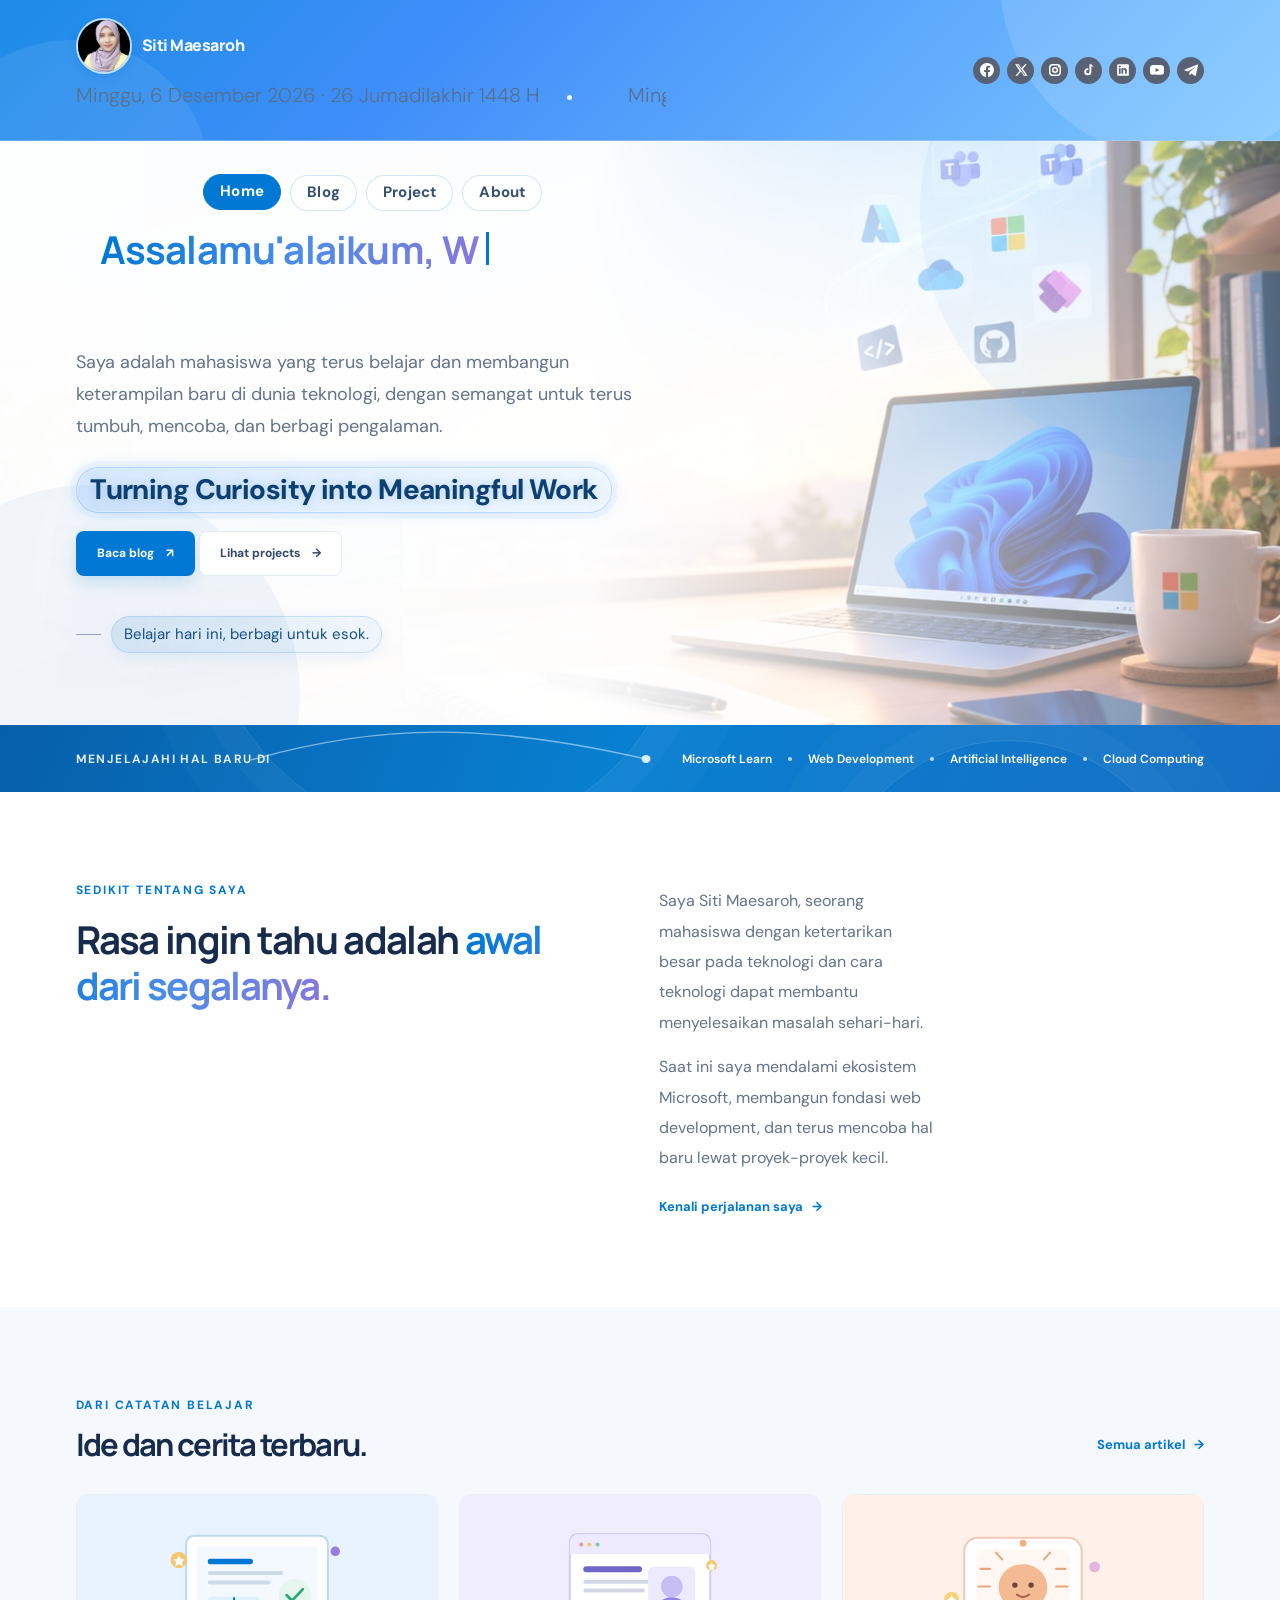
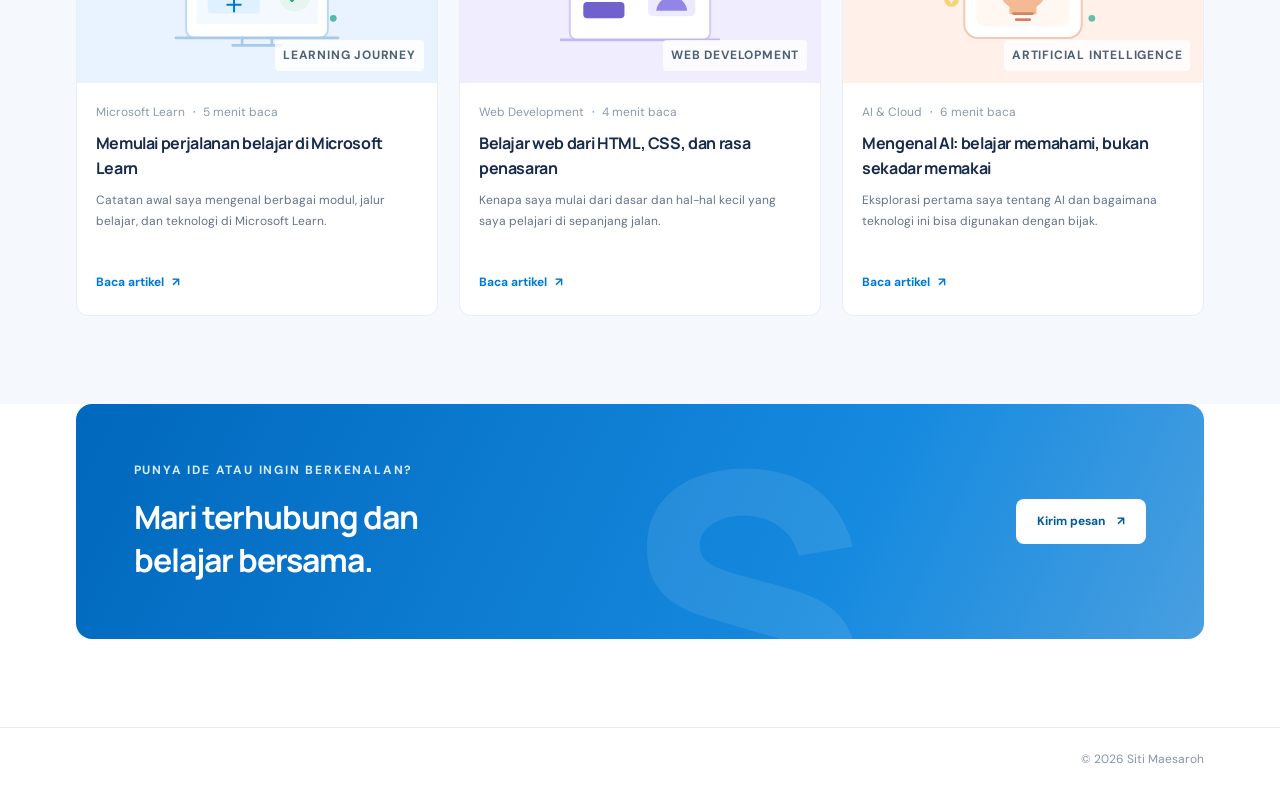
==== index.html @ 99708124 "Initial commit personal website" ====
<!DOCTYPE html>
<html lang="id">
<head>
  <meta charset="UTF-8">
  <meta name="viewport" content="width=device-width, initial-scale=1.0">
  <meta name="description" content="Portofolio dan blog teknologi Siti Maesaroh, mahasiswa yang belajar web development, AI, dan cloud computing.">
  <title>Siti Maesaroh — Mahasiswa & Tech Enthusiast</title>
  <link rel="preconnect" href="https://fonts.googleapis.com">
  <link rel="preconnect" href="https://fonts.gstatic.com" crossorigin>
  <link href="https://fonts.googleapis.com/css2?family=DM+Sans:wght@400;500;600;700&family=Manrope:wght@400;500;600;700;800&display=swap" rel="stylesheet">
  <link rel="stylesheet" href="assets/css/styles.css">
  <script src="assets/js/main.js" defer></script>
</head>
<body>
  <a class="skip-link" href="#main-content">Lewati ke konten utama</a>
  <header class="site-header">
    <div class="container nav-wrap profile-strip">
      <div class="profile-block">
        <div class="profile-meta">
          <a class="brand" href="index.html" aria-label="Siti Maesaroh — halaman beranda"><span class="brand-photo"><img src="assets/images/profil.black.png" alt=""></span>Siti Maesaroh</a>
        </div>
        <div class="date-ticker header-ticker" aria-label="Hari dan tanggal lokal">
          <div class="date-ticker-track">
            <span data-local-date></span>
            <span data-local-date-copy aria-hidden="true"></span>
          </div>
        </div>
      </div>

      <div class="header-tools">
        <div class="header-share" aria-label="Media sosial">
          <a class="share-link" href="#" data-platform="facebook" target="_blank" rel="noopener noreferrer" aria-label="Bagikan ke Facebook"><svg viewBox="0 0 24 24" aria-hidden="true" focusable="false"><path d="M24 12.073C24 5.405 18.627 0 12 0S0 5.405 0 12.073C0 18.1 4.388 23.176 10.125 24v-8.438H7.078v-3.49h3.047V9.41c0-3.025 1.792-4.696 4.533-4.696 1.312 0 2.686.236 2.686.236v2.97h-1.513c-1.49 0-1.956.93-1.956 1.884v2.267h3.328l-.532 3.49h-2.796V24C19.612 23.176 24 18.1 24 12.073z"/></svg></a>
          <a class="share-link" href="#" data-platform="x" target="_blank" rel="noopener noreferrer" aria-label="Bagikan ke X"><svg viewBox="0 0 24 24" aria-hidden="true" focusable="false"><path d="M18.9 2H22l-6.8 7.8L23.2 22h-6.3l-4.9-7.4L5.5 22H2.4l7.3-8.4L1.9 2h6.5l4.4 6.8L18.9 2zm-1.1 18h1.7L7.4 3.9H5.6L17.8 20z"/></svg></a>
          <a class="share-link" href="#" data-platform="instagram" target="_blank" rel="noopener noreferrer" aria-label="Buka Instagram"><svg viewBox="0 0 24 24" aria-hidden="true" focusable="false"><rect x="3" y="3" width="18" height="18" rx="5" fill="none" stroke="currentColor" stroke-width="2.5"/><circle cx="12" cy="12" r="4" fill="none" stroke="currentColor" stroke-width="2.5"/><circle cx="18" cy="6.5" r="1.4"/></svg></a>
          <a class="share-link" href="#" data-platform="tiktok" target="_blank" rel="noopener noreferrer" aria-label="Buka TikTok"><svg viewBox="0 0 24 24" aria-hidden="true" focusable="false"><path d="M19.6 6.4a5.8 5.8 0 0 1-3.5-1.2V15a6.1 6.1 0 1 1-5.3-6v3.3a2.8 2.8 0 1 0 2 2.7V2h3.3a5.8 5.8 0 0 0 3.5 3.3v1.1z"/></svg></a>
          <a class="share-link" href="#" data-platform="linkedin" target="_blank" rel="noopener noreferrer" aria-label="Bagikan ke LinkedIn"><svg viewBox="0 0 24 24" aria-hidden="true" focusable="false"><path d="M20.45 2H3.55C2.69 2 2 2.68 2 3.52v16.96c0 .84.69 1.52 1.55 1.52h16.9c.86 0 1.55-.68 1.55-1.52V3.52c0-.84-.69-1.52-1.55-1.52zM7.93 18.56H4.96V9h2.97v9.56zM6.45 7.7a1.72 1.72 0 1 1 0-3.44 1.72 1.72 0 0 1 0 3.44zm12.1 10.86h-2.96v-4.65c0-1.11-.02-2.53-1.54-2.53-1.54 0-1.78 1.2-1.78 2.45v4.73H9.3V9h2.85v1.31h.04a3.12 3.12 0 0 1 2.8-1.54c2.99 0 3.56 1.97 3.56 4.53v5.26z"/></svg></a>
          <a class="share-link" href="#" data-platform="youtube" target="_blank" rel="noopener noreferrer" aria-label="Buka YouTube"><svg viewBox="0 0 24 24" aria-hidden="true" focusable="false"><path d="M23.5 6.2a3 3 0 0 0-2.1-2.1C19.5 3.6 12 3.6 12 3.6s-7.5 0-9.4.5A3 3 0 0 0 .5 6.2 31 31 0 0 0 0 12a31 31 0 0 0 .5 5.8 3 3 0 0 0 2.1 2.1c1.9.5 9.4.5 9.4.5s7.5 0 9.4-.5a3 3 0 0 0 2.1-2.1A31 31 0 0 0 24 12a31 31 0 0 0-.5-5.8zM9.6 15.6V8.4l6.3 3.6-6.3 3.6z"/></svg></a>
          <a class="share-link" href="#" data-platform="telegram" target="_blank" rel="noopener noreferrer" aria-label="Bagikan ke Telegram"><svg viewBox="0 0 24 24" aria-hidden="true" focusable="false"><path d="M23.9 4.6 20.3 21c-.3 1.2-1 1.5-2 .9l-5.5-4-2.7 2.6c-.3.3-.5.5-1 .5l.4-5.6L19.7 7c.4-.4-.1-.6-.6-.2L6.9 14.5l-5.4-1.7c-1.2-.4-1.2-1.2.3-1.8L22.9 2.6c1-.4 1.8.2 1 2z"/></svg></a>
        </div>
      </div>
    </div>
  </header>

  <main id="main-content">
    <section class="hero-section">
      <div class="container hero-grid">
        <div class="hero-copy">
          <nav class="hero-nav-links" aria-label="Navigasi utama">
            <a href="index.html" aria-current="page">Home</a>
            <a href="blog.html">Blog</a>
            <a href="projects.html">Project</a>
            <a href="about.html">About</a>
          </nav>
          <h1 class="hero-typewriter hero-title-shift" aria-label="Assalamu'alaikum, Welcome to my personal blog."><span class="typewriter-text text-gradient" data-typewriter="Assalamu'alaikum, Welcome to my personal blog." aria-hidden="true"><span class="hero-line">Assalamu'alaikum semuanya, selamat datang</span><span class="hero-line">di blog pribadi saya.</span></span></h1>
          <p class="hero-extra">Saya adalah mahasiswa yang terus belajar dan membangun keterampilan baru di dunia teknologi, dengan semangat untuk terus tumbuh, mencoba, dan berbagi pengalaman.</p>
          <p class="hero-description"><span class="hero-impact">Turning Curiosity into Meaningful Work</span></p>
          <div class="hero-actions">
            <a class="button button-primary" href="blog.html">Baca blog <span aria-hidden="true">↗</span></a>
            <a class="button button-secondary" href="projects.html">Lihat projects <span aria-hidden="true">→</span></a>
          </div>
          <div class="hero-note"><span class="note-line"></span><span>Belajar hari ini, berbagi untuk esok.</span></div>
        </div>
    </section>

    <section class="intro-strip">
      <div class="container intro-strip-inner">
        <p>MENJELAJAHI HAL BARU DI</p>
        <svg class="intro-connector" viewBox="0 0 1000 80" preserveAspectRatio="none" aria-hidden="true" focusable="false"><path d="M 155 41 C 270 4, 365 4, 505 40"></path><circle cx="505" cy="40" r="4"></circle></svg>
        <div class="interest-list"><span>Microsoft Learn</span><i></i><span>Web Development</span><i></i><span>Artificial Intelligence</span><i></i><span>Cloud Computing</span></div>
      </div>
    </section>

    <section class="section section-home-about">
      <div class="container split-section">
        <div>
          <p class="eyebrow">SEDIKIT TENTANG SAYA</p>
          <h2>Rasa ingin tahu adalah <span class="text-gradient">awal dari segalanya.</span></h2>
        </div>
        <div class="about-summary">
          <div class="about-summary-copy">
            <p>Saya Siti Maesaroh, seorang mahasiswa dengan ketertarikan besar pada teknologi dan cara teknologi dapat membantu menyelesaikan masalah sehari-hari.</p>
            <p>Saat ini saya mendalami ekosistem Microsoft, membangun fondasi web development, dan terus mencoba hal baru lewat proyek-proyek kecil.</p>
            <a class="text-link" href="about.html">Kenali perjalanan saya <span aria-hidden="true">→</span></a>
          </div>
          <div class="about-summary-photo"><img src="assets/images/profil.black.png" alt="Foto Siti Maesaroh"></div>
        </div>
      </div>
    </section>

    <section class="section section-tint">
      <div class="container">
        <div class="section-heading">
          <div><p class="eyebrow">DARI CATATAN BELAJAR</p><h2>Ide dan cerita terbaru.</h2></div>
          <a class="text-link" href="blog.html">Semua artikel <span aria-hidden="true">→</span></a>
        </div>
        <div class="article-grid">
          <article class="article-card">
            <a class="article-visual visual-blue" href="blog.html"><img src="assets/images/project-learning.svg" alt="" aria-hidden="true"><span class="visual-label">LEARNING JOURNEY</span></a>
            <div class="article-content"><p class="article-meta">Microsoft Learn <span>·</span> 5 menit baca</p><h3><a href="blog.html">Memulai perjalanan belajar di Microsoft Learn</a></h3><p>Catatan awal saya mengenal berbagai modul, jalur belajar, dan teknologi di Microsoft Learn.</p><a class="card-link" href="blog.html">Baca artikel <span aria-hidden="true">↗</span></a></div>
          </article>
          <article class="article-card">
            <a class="article-visual visual-lilac" href="blog.html"><img src="assets/images/project-web.svg" alt="" aria-hidden="true"><span class="visual-label">WEB DEVELOPMENT</span></a>
            <div class="article-content"><p class="article-meta">Web Development <span>·</span> 4 menit baca</p><h3><a href="blog.html">Belajar web dari HTML, CSS, dan rasa penasaran</a></h3><p>Kenapa saya mulai dari dasar dan hal-hal kecil yang saya pelajari di sepanjang jalan.</p><a class="card-link" href="blog.html">Baca artikel <span aria-hidden="true">↗</span></a></div>
          </article>
          <article class="article-card">
            <a class="article-visual visual-peach" href="blog.html"><img src="assets/images/project-ai.svg" alt="" aria-hidden="true"><span class="visual-label">ARTIFICIAL INTELLIGENCE</span></a>
            <div class="article-content"><p class="article-meta">AI &amp; Cloud <span>·</span> 6 menit baca</p><h3><a href="blog.html">Mengenal AI: belajar memahami, bukan sekadar memakai</a></h3><p>Eksplorasi pertama saya tentang AI dan bagaimana teknologi ini bisa digunakan dengan bijak.</p><a class="card-link" href="blog.html">Baca artikel <span aria-hidden="true">↗</span></a></div>
          </article>
        </div>
      </div>
    </section>

    <section class="section home-cta">
      <div class="container cta-panel"><div><p class="eyebrow">PUNYA IDE ATAU INGIN BERKENALAN?</p><h2>Mari terhubung dan<br>belajar bersama.</h2></div><a class="button button-light" href="contact.html">Kirim pesan <span aria-hidden="true">↗</span></a><div class="cta-decoration" aria-hidden="true">S.</div></div>
    </section>
  </main>

  <footer class="site-footer"><div class="container footer-inner"><span class="copyright">© <span data-current-year>2026</span> Siti Maesaroh</span></div></footer>
</body>
</html>
---- assets/css/styles.css ----
/* Gaya bersama untuk semua halaman portofolio. */
:root {
  --blue: #0078d4;
  --blue-dark: #005a9e;
  --ink: #172b4d;
  --muted: #63738b;
  --soft: #f5f8fc;
  --line: #e6ecf3;
  --white: #ffffff;
  --heading: "Manrope", "Segoe UI", sans-serif;
  --body: "DM Sans", "Segoe UI", sans-serif;
}

/* Border paling atas halaman */
* { box-sizing: border-box; }
html { scroll-behavior: smooth; }
body { margin: 0; color: var(--ink); background: var(--white); font-family: var(--body); font-size: 16px; line-height: 1.7; -webkit-font-smoothing: antialiased; }
img { display: block; max-width: 100%; }
a { color: inherit; text-decoration: none; }
button, input, textarea { font: inherit; }
.container { width: calc(100% - 4cm); margin: 0 auto; }
.visually-hidden { position: absolute; width: 1px; height: 1px; padding: 0; margin: -1px; overflow: hidden; clip: rect(0, 0, 0, 0); white-space: nowrap; border: 0; }
.skip-link { position: absolute; z-index: 20; top: -60px; left: 20px; padding: 10px 16px; color: var(--white); background: var(--blue); border-radius: 8px; }
.skip-link:focus { top: 12px; }

/* Header dan navigasi utama */
.site-header { position: sticky; z-index: 10; top: 0; background: linear-gradient(135deg, #1d8ce6 0%, #3f8ef9 34%, #7ec6ff 100%); border-bottom: 1px solid rgba(255, 255, 255, .3); backdrop-filter: blur(14px); overflow: hidden; }
.site-header::before, .site-header::after { position: absolute; inset: auto; content: ""; border-radius: 50%; pointer-events: none; }
.site-header::before { width: 360px; height: 360px; right: -80px; top: -200px; background: rgba(255,255,255,.13); }
.site-header::after { width: 280px; height: 280px; left: -70px; bottom: -180px; background: rgba(255,255,255,.08); }
.nav-wrap { min-height: 78px; display: flex; align-items: center; justify-content: space-between; }

/* foto profil dan nama */
.profile-strip { display: flex; align-items: center; justify-content: space-between; gap: 24px; padding: 18px 0; position: relative; z-index: 1; }
.profile-block { display: flex; flex-direction: column; align-items: flex-start; min-width: 0; }
.profile-meta { display: flex; align-items: center; gap: 14px; min-width: 0; }
.brand { display: inline-flex; align-items: center; gap: 10px; color: #f5fbff; font-family: var(--heading); font-size: 16px; font-weight: 800; letter-spacing: -.5px; }
.brand-photo { position: relative; display: block; width: 56px; height: 56px; flex: 0 0 auto; overflow: hidden; border: 2px solid rgba(255,255,255,.7); border-radius: 50%; box-shadow: 0 2px 9px rgba(0, 120, 212, .3); animation: profile-flip 9s ease-in-out infinite; backface-visibility: visible; }
.brand-photo img { position: absolute; top: -10%; left: -21%; width: 150%; max-width: none; height: 150%; object-fit: cover; object-position: center; }
@keyframes profile-flip { 0%, 12% { transform: rotateY(0deg); } 50% { transform: rotateY(180deg); } 88%, 100% { transform: rotateY(360deg); } }
.brand-dot { color: #dff5ff; }
.main-nav { display: flex; align-items: center; gap: 34px; }

/*tanggal berjalan */
.header-tools { display: flex; align-items: center; gap: 18px; position: relative; z-index: 1; }
.header-ticker { width: min(100%, 520px); overflow: hidden; margin-top: 10px; color: rgba(255,255,255,.86); font-size: 22px; font-weight: 400; line-height: 1.3; }
.site-header .header-ticker { font-size: 20px; }
.header-ticker .date-ticker-track { display: flex; width: max-content; align-items: center; animation: date-ticker-scroll 32s linear infinite; }
.header-ticker .date-ticker-track span { flex: 0 0 auto; padding-right: 56px; white-space: nowrap; }
.header-ticker .date-ticker-track span::after { display: inline-block; width: 5px; height: 5px; margin-left: 28px; background: rgba(255,255,255,.9); border-radius: 50%; content: ""; vertical-align: middle; }
.header-ticker:hover .date-ticker-track { animation-play-state: paused; }
.header-share { display: flex; align-items: center; gap: 7px; }

.share-link { display: grid; place-items: center; width: 27px; height: 27px; flex: 0 0 auto; border-radius: 50%; background: #596174; color: #ffffff; text-decoration: none; transition: transform .2s ease, background .2s ease; }
.share-link svg { display: block; width: 14px; height: 14px; fill: currentColor; }
.share-link:hover { transform: translateY(-2px); background: #3f4657; }
.share-link:focus-visible { outline: 2px solid #ffffff; outline-offset: 3px; }
.nav-link { color: #617188; font-size: 13px; font-weight: 600; transition: color .2s ease; }
.nav-link:hover, .nav-link.active { color: var(--blue); }
.nav-contact { padding: 11px 17px; color: var(--white); background: var(--blue); border-radius: 8px; font-size: 12px; font-weight: 700; transition: background .2s ease, transform .2s ease; }
.nav-contact:hover, .button-primary:hover { background: var(--blue-dark); transform: translateY(-1px); }
.nav-contact span { margin-left: 5px; }
.menu-toggle { display: none; }

/* Hero beranda */
.hero-section { position: relative; overflow: hidden; padding: 34px 0 72px; background: linear-gradient(90deg, rgba(255,255,255,.99) 0%, rgba(255,255,255,.98) 46%, rgba(255,255,255,.32) 100%), url("../images/landing page blog.jpeg") center 48% / cover no-repeat; }
.hero-section::before, .hero-section::after { position: absolute; content: ""; border-radius: 50%; pointer-events: none; }
.hero-section::before { width: 500px; height: 500px; right: -140px; top: -180px; background: rgba(76, 162, 255, .08); }
.hero-section::after { width: 420px; height: 420px; left: -120px; bottom: -180px; background: rgba(91, 141, 204, .08); }
.hero-grid { position: relative; display: grid; grid-template-columns: 1.08fr .92fr; align-items: center; gap: 28px; }
.hero-copy { position: relative; z-index: 1; }
.date-ticker { width: min(100%, 590px); overflow: hidden; margin: 8px 0 14px; color: #58708d; font-size: 14px; font-weight: 300; }
.date-ticker-track { display: flex; width: max-content; align-items: center; animation: date-ticker-scroll 32s linear infinite; }
.date-ticker-track span { flex: 0 0 auto; padding-right: 56px; white-space: nowrap; }
.date-ticker-track span::after { display: inline-block; width: 5px; height: 5px; margin-left: 28px; background: var(--blue); border-radius: 50%; content: ""; vertical-align: middle; }
.date-ticker:hover .date-ticker-track { animation-play-state: paused; }
@keyframes date-ticker-scroll { to { transform: translateX(-50%); } }
.eyebrow { margin: 0 0 16px; color: var(--blue); font-size: 12px; font-weight: 700; letter-spacing: 1.8px; }
.hero-nav-links { display: flex; flex-wrap: wrap; justify-content: center; gap: 9px; margin: 0 0 17px; }
.hero-nav-links a { display: inline-flex; min-height: 36px; align-items: center; justify-content: center; padding: 0 16px; color: #35516f; background: rgba(255,255,255,.72); border: 1px solid rgba(0,120,212,.18); border-radius: 999px; font-size: 15px; font-weight: 700; letter-spacing: .2px; transition: color .2s ease, background .2s ease, border-color .2s ease, transform .2s ease; }
.hero-nav-links a:hover, .hero-nav-links a[aria-current="page"] { color: #ffffff; background: var(--blue); border-color: var(--blue); transform: translateY(-1px); }
.hero-nav-links a:focus-visible { outline: 2px solid var(--blue); outline-offset: 3px; }
h1, h2, h3, p { margin-top: 0; }
h1, h2, h3 { font-family: var(--heading); }
.hero-copy h1 { width: max-content; max-width: min(1000px, calc(100vw - 100px)); margin-bottom: 14px; font-size: clamp(34px, 3vw, 56px); line-height: 1.12; letter-spacing: -.8px; }
.hero-copy .hero-typewriter { min-height: 2.7em; line-height: 1.12; }
.hero-title-shift { margin-left: 24px; }
.typewriter-text { white-space: pre-line; }
.hero-line { display: block; }
.typewriter-text::after { display: inline-block; width: 3px; height: .85em; margin-left: 8px; background: var(--blue); content: ""; vertical-align: -.02em; animation: caret-blink .8s steps(2, start) infinite; }
@keyframes caret-blink { to { visibility: hidden; } }

.text-gradient { color: var(--blue); background: linear-gradient(100deg, #0078d4 2%, #4d8de8 52%, #8b76d9 100%); -webkit-background-clip: text; background-clip: text; -webkit-text-fill-color: transparent; }
.hero-description { width: max-content; max-width: calc(100vw - 4cm); margin-bottom: 18px; color: var(--muted); font-size: clamp(24px, 2.2vw, 36px); line-height: 1.2; }
.hero-description .hero-impact { display: inline-block; padding: 0.18em 0.48em; color: #0d4072; font-weight: 800; letter-spacing: -.02em; white-space: nowrap; background: linear-gradient(135deg, rgba(34, 134, 255, .18), rgba(125, 199, 255, .12)); border: 1px solid rgba(34, 134, 255, .22); border-radius: 0.8em; box-shadow: inset 0 0 0 1px rgba(255,255,255,.25), 0 0 18px rgba(63, 150, 255, .18), 0 0 0 6px rgba(63, 150, 255, .05); text-shadow: 0 0 10px rgba(62, 124, 181, .24); animation: impactPulse 2.4s ease-in-out infinite alternate, impactBlink 1.1s step-end infinite; }
.hero-extra { max-width: 630px; margin: 0 0 24px; color: var(--muted); font-size: 18px; line-height: 1.8; }
@keyframes impactPulse { 0% { transform: scale(0.98); filter: brightness(0.98); } 50% { transform: scale(1.04); filter: brightness(1.08); } 100% { transform: scale(1.02); filter: brightness(1.02); } }
@keyframes impactBlink { 0%, 45% { box-shadow: inset 0 0 0 1px rgba(255,255,255,.25), 0 0 18px rgba(63, 150, 255, .18), 0 0 0 6px rgba(63, 150, 255, .05); } 50%, 100% { box-shadow: inset 0 0 0 1px rgba(255,255,255,.4), 0 0 28px rgba(63, 150, 255, .24), 0 0 0 10px rgba(63, 150, 255, .08); } }
.button { display: inline-flex; min-height: 45px; align-items: center; justify-content: center; gap: 12px; padding: 0 20px; border: 1px solid transparent; border-radius: 8px; font-size: 12px; font-weight: 700; transition: background .2s ease, transform .2s ease, border-color .2s ease; }
.button-primary { color: var(--white); background: var(--blue); box-shadow: 0 7px 16px rgba(0, 120, 212, .17); }
.button-secondary { color: #324968; background: var(--white); border-color: var(--line); }
.button-secondary:hover { border-color: #a9c8eb; background: #f9fcff; }

.hero-note { display: flex; align-items: center; gap: 10px; margin-top: 40px; color: #526b8b; font-size: 15px; }
.hero-note > span:last-child { padding: 5px 12px; color: #174f83; background: linear-gradient(100deg, rgba(0,120,212,.12), rgba(107,177,255,.08)); border: 1px solid rgba(0,120,212,.16); border-radius: 999px; box-shadow: 0 4px 14px rgba(0,120,212,.08); }
.note-line { width: 25px; height: 1px; background: #94a4b9; }
.hero-visual { position: relative; display: flex; align-items: center; justify-content: center; min-height: 430px; }
.floating-card { position: absolute; z-index: 2; display: flex; align-items: center; gap: 10px; padding: 12px 15px; background: rgba(255, 255, 255, .96); border: 1px solid rgba(224, 234, 246, .9); border-radius: 11px; box-shadow: 0 12px 35px rgba(29, 62, 100, .1); }
.floating-card strong, .floating-card small { display: block; white-space: nowrap; }
.floating-card strong { color: #29405e; font-size: 12px; }
.floating-card small { margin-top: 2px; color: #8291a5; font-size: 12px; }
.learning-card { top: 18%; right: -30px; }
.location-card { bottom: 12%; left: -36px; }
.floating-icon { display: grid; width: 31px; height: 31px; place-items: center; color: #fff; background: #edab48; border-radius: 9px; font-size: 17px; }
.location-icon { display: grid; width: 31px; height: 31px; place-items: center; color: var(--blue); background: #e9f4ff; border-radius: 9px; font-size: 16px; }

.visual-orbit { position: absolute; border: 1px solid #dceaf8; border-radius: 50%; }
.orbit-one { width: 385px; height: 385px; }
.orbit-two { width: 310px; height: 310px; border-style: dashed; border-color: #e2edf9; }
.intro-strip { position: relative; overflow: hidden; padding: 21px 0; color: #ffffff; background: linear-gradient(112deg, #075fa9 0%, #087fd0 48%, #176fc4 100%); }
.intro-strip::before, .intro-strip::after { position: absolute; content: ""; border: 1px solid rgba(203, 232, 255, .16); border-radius: 50%; pointer-events: none; }
.intro-strip::before { width: 480px; height: 480px; top: -370px; left: 16%; box-shadow: 0 0 0 28px rgba(198, 229, 255, .035), 0 0 0 72px rgba(198, 229, 255, .025); animation: intro-glow 8s ease-in-out infinite; }
.intro-strip::after { width: 360px; height: 360px; right: 7%; bottom: -310px; box-shadow: 0 0 0 30px rgba(198, 229, 255, .035), 0 0 0 76px rgba(198, 229, 255, .025); animation: intro-glow 10s ease-in-out infinite reverse; }
.intro-strip-inner { position: relative; display: flex; align-items: center; justify-content: space-between; gap: 24px; min-height: 25px; }
.intro-strip-inner > p { position: relative; z-index: 1; flex: 0 0 auto; margin: 0; color: rgba(255,255,255,.88); font-size: 12px; font-weight: 700; letter-spacing: 1.4px; }
.interest-list { position: relative; z-index: 1; display: flex; flex-wrap: wrap; align-items: center; justify-content: flex-end; gap: 16px; color: #ffffff; font-size: 12px; font-weight: 600; }
.interest-list i { width: 4px; height: 4px; background: rgba(255,255,255,.72); border-radius: 50%; }
.intro-connector { position: absolute; z-index: 0; top: 50%; left: 0; width: 100%; height: 80px; overflow: visible; transform: translateY(-50%); pointer-events: none; }
.intro-connector path { fill: none; stroke: rgba(215, 239, 255, .56); stroke-width: 1.4; }
.intro-connector circle { fill: #d7efff; }
@keyframes intro-glow { 0%, 100% { opacity: .62; transform: scale(.98); } 50% { opacity: 1; transform: scale(1.035); } }

/* Bagian isi dan kartu */
.section { padding: 88px 0; }
.section-tint { background: var(--soft); }
.split-section { display: grid; grid-template-columns: .95fr 1.05fr; gap: 90px; align-items: start; }
.split-section h2, .section-heading h2, .journey-layout h2, .contact-info h2 { margin-bottom: 0; font-size: clamp(34px, 3vw, 46px); line-height: 1.2; letter-spacing: -1.7px; }
.about-summary { display: grid; grid-template-columns: minmax(0, 1fr) minmax(180px, 250px); align-items: center; gap: 18px; padding-top: 6px; }
.about-summary-copy { position: relative; z-index: 1; }
.about-summary p { margin-bottom: 14px; color: var(--muted); font-size: 16px; line-height: 1.9; }
.about-summary .text-link { margin-top: 8px; }
.about-summary-photo { position: relative; align-self: stretch; min-height: 300px; overflow: hidden; }
.about-summary-photo img { position: absolute; inset: 0; width: 100%; height: 100%; object-fit: contain; object-position: center bottom; mix-blend-mode: screen; }
.text-link { display: inline-flex; align-items: center; gap: 9px; color: var(--blue); font-size: 13px; font-weight: 700; }
.text-link span, .card-link span { transition: transform .2s ease; }
.text-link:hover span, .card-link:hover span { transform: translateX(3px); }
.section-heading { display: flex; align-items: end; justify-content: space-between; gap: 24px; margin-bottom: 30px; }
.section-heading .eyebrow { margin-bottom: 11px; }
.section-heading h2 { font-size: 31px; }
.section-heading > .text-link { margin-bottom: 7px; }
.heading-note { max-width: 340px; margin: 0 0 4px; color: var(--muted); font-size: 12px; }
.article-grid { display: grid; grid-template-columns: repeat(3, minmax(0, 1fr)); gap: 21px; }
.article-card { overflow: hidden; background: var(--white); border: 1px solid #e9eef4; border-radius: 12px; transition: transform .2s ease, box-shadow .2s ease; }
.article-card:hover { transform: translateY(-4px); box-shadow: 0 14px 35px rgba(29, 62, 100, .08); }
.article-visual { position: relative; display: grid; height: 188px; place-items: center; overflow: hidden; }
.article-visual img { width: 60%; height: 92%; object-fit: contain; transition: transform .3s ease; }
.article-card:hover .article-visual img { transform: scale(1.04); }
.visual-blue { background: #e8f3ff; }
.visual-lilac { background: #f0edff; }
.visual-peach { background: #fff0e9; }
.visual-mint { background: #e8f7f3; }
.visual-yellow { background: #fff7df; }
.visual-pink { background: #ffedf3; }
.visual-label { position: absolute; right: 13px; bottom: 12px; padding: 5px 8px; color: #4c6079; background: rgba(255, 255, 255, .82); border-radius: 4px; font-size: 12px; font-weight: 700; letter-spacing: .8px; }
.article-content { padding: 19px 19px 21px; }
.article-meta { margin-bottom: 9px; color: #8b99aa; font-size: 12px; }
.article-meta span { padding: 0 5px; color: var(--blue); }
.article-content h3, .article-content h2 { margin-bottom: 9px; font-size: 16px; line-height: 1.55; letter-spacing: -.35px; }
.article-content > p:not(.article-meta) { min-height: 60px; margin-bottom: 17px; color: var(--muted); font-size: 12px; line-height: 1.8; }
.card-link { display: inline-flex; align-items: center; gap: 8px; color: var(--blue); font-size: 12px; font-weight: 700; }
.home-cta { padding-top: 0; }
.cta-panel { position: relative; display: flex; min-height: 235px; align-items: center; justify-content: space-between; overflow: hidden; padding: 42px 58px; color: var(--white); background: linear-gradient(115deg, #0068bd, #168adf 68%, #499fe0); border-radius: 16px; }
.cta-panel .eyebrow { color: #d5edff; }
.cta-panel h2 { position: relative; z-index: 1; margin: 0; font-size: 32px; line-height: 1.35; letter-spacing: -1px; }
.button-light { position: relative; z-index: 1; color: var(--blue-dark); background: var(--white); }
.button-light:hover { background: #eef7ff; transform: translateY(-1px); }
.cta-decoration { position: absolute; right: 20%; bottom: -145px; color: rgba(255,255,255,.09); font-family: var(--heading); font-size: 370px; font-weight: 800; line-height: 1; }

/* Halaman About */
.page-hero { padding: 70px 0 67px; background: linear-gradient(110deg, #f5f9ff 0%, #fff 72%); }
.page-hero-inner { max-width: 1120px; }
.page-hero .eyebrow { margin-bottom: 13px; }
.page-hero h1 { margin-bottom: 15px; font-size: clamp(41px, 5vw, 57px); line-height: 1.2; letter-spacing: -2.8px; }
.page-hero-inner > p:last-child { max-width: 560px; margin-bottom: 0; color: var(--muted); font-size: 14px; }
.page-hero-compact { padding: 65px 0 58px; }
.about-story-grid { display: grid; grid-template-columns: .82fr 1.18fr; align-items: center; gap: 80px; }
.story-image { position: relative; width: 100%; max-width: 420px; aspect-ratio: 0.9; background: #111; border: 6px solid #edf5ff; border-radius: 18px; }
.story-image img { width: 100%; height: 100%; object-fit: cover; object-position: center 32%; }
.image-caption { position: absolute; right: -19px; bottom: 24px; padding: 10px 14px; color: #435a75; background: var(--white); border: 1px solid var(--line); border-radius: 7px; box-shadow: 0 6px 20px rgba(29, 62, 100, .08); font-size: 12px; }
.story-copy h2 { margin-bottom: 17px; font-size: 32px; letter-spacing: -1.3px; }
.story-copy > p:not(.eyebrow) { margin-bottom: 15px; color: var(--muted); font-size: 13px; line-height: 1.95; }
.story-copy .text-link { margin-top: 8px; }
.interest-cards { display: grid; grid-template-columns: repeat(3, 1fr); gap: 19px; }
.interest-card { position: relative; min-height: 229px; padding: 25px; background: var(--white); border: 1px solid var(--line); border-radius: 12px; }
.interest-number { position: absolute; top: 22px; right: 23px; color: #afbdcd; font-size: 12px; font-weight: 700; letter-spacing: 1px; }
.interest-icon { display: grid; width: 41px; height: 41px; place-items: center; margin-bottom: 17px; border-radius: 11px; font-size: 16px; font-weight: 700; }
.icon-blue { color: #0078d4; background: #e9f4ff; }
.icon-purple { color: #7b61cf; background: #f0edff; }
.icon-teal { color: #1a9b84; background: #e7f7f2; }
.interest-card h3 { margin-bottom: 9px; font-size: 16px; }
.interest-card p { margin: 0; color: var(--muted); font-size: 12px; line-height: 1.8; }
.journey-layout { display: grid; grid-template-columns: .9fr 1.1fr; gap: 90px; }
.journey-layout h2 { margin-bottom: 17px; }
.journey-intro { max-width: 370px; margin-bottom: 20px; color: var(--muted); font-size: 13px; line-height: 1.9; }
.timeline { padding-left: 26px; border-left: 1px solid #dbe5f0; }
.timeline-item { position: relative; padding: 0 0 28px 18px; }
.timeline-item:last-child { padding-bottom: 0; }
.timeline-dot { position: absolute; top: 3px; left: -32px; width: 11px; height: 11px; background: var(--blue); border: 3px solid #eaf4ff; border-radius: 50%; box-sizing: content-box; }
.timeline-label { margin-bottom: 5px; color: var(--blue); font-size: 12px; font-weight: 700; letter-spacing: 1px; }
.timeline-item h3 { margin-bottom: 6px; font-size: 15px; }
.timeline-item > p:last-child { max-width: 450px; margin: 0; color: var(--muted); font-size: 12px; }

/* Blog, pencarian, dan daftar proyek */
.blog-toolbar { display: flex; align-items: center; justify-content: space-between; gap: 20px; margin-bottom: 25px; }
.blog-toolbar .eyebrow { margin-bottom: 3px; }
.blog-actions { display: flex; align-items: center; gap: 12px; }
.results-count { margin: 0; color: var(--muted); font-size: 12px; }
.search-box { display: flex; width: min(300px, 100%); height: 43px; align-items: center; gap: 9px; padding: 0 12px; background: var(--white); border: 1px solid #e3eaf2; border-radius: 8px; }
.search-box:focus-within { border-color: #7bb4e4; box-shadow: 0 0 0 3px rgba(0, 120, 212, .09); }
.search-icon { color: #7e8fa4; font-size: 23px; line-height: 1; transform: rotate(-20deg); }
.search-box input { width: 100%; min-width: 0; padding: 0; color: var(--ink); background: transparent; border: 0; outline: 0; font-size: 12px; }
.search-box kbd { padding: 2px 6px; color: #8090a5; background: #f4f6f9; border: 1px solid #e7ebf0; border-radius: 4px; font-family: var(--body); font-size: 12px; }
.toolbar-button { min-height: 43px; padding: 0 16px; font-size: 12px; }
.blog-grid .article-content h2 { font-size: 15px; }
.blog-grid .article-content > p:not(.article-meta) { min-height: 60px; }
.empty-state { padding: 48px 12px; color: var(--muted); text-align: center; }
.blog-disclaimer { margin: 30px 0 0; color: #8795a7; font-size: 12px; text-align: center; }
.admin-login-wrap { padding: 20px 0 10px; }
.admin-login-card { max-width: 520px; margin: 0 auto; padding: 32px 28px; background: linear-gradient(135deg, #eff7ff, #ffffff); border: 1px solid #dfeaf7; border-radius: 18px; box-shadow: 0 16px 36px rgba(31, 85, 143, .08); }
.admin-login-card h2 { margin: 0 0 18px; font-size: 28px; line-height: 1.3; }
.admin-login-form { display: flex; flex-direction: column; gap: 14px; }
.admin-login-form input { width: 100%; padding: 14px 16px; font-size: 14px; border: 1px solid #d7e4f3; border-radius: 10px; }
.admin-login-status { margin-top: 14px; color: #576d87; font-size: 12px; }
.admin-login-status[data-state="error"] { color: #b03333; }
.admin-login-status[data-state="success"] { color: #1d7d4d; }
.dashboard-section { padding-top: 40px; }
.dashboard-shell { display: grid; grid-template-columns: 330px minmax(0, 1fr); gap: 24px; align-items: start; }
.dashboard-sidebar, .dashboard-editor { background: #f9fbff; border: 1px solid #e3ebf4; border-radius: 16px; }
.dashboard-sidebar { padding: 22px 18px; }
.dashboard-sidebar-header { display: flex; align-items: center; justify-content: space-between; gap: 12px; margin-bottom: 16px; }
.dashboard-sidebar-header h2 { margin: 0; font-size: 26px; letter-spacing: -.7px; }
.article-list-panel { display: flex; flex-direction: column; gap: 10px; }
.article-list-item { display: flex; flex-direction: column; align-items: flex-start; gap: 4px; width: 100%; padding: 14px 12px; color: var(--ink); background: var(--white); border: 1px solid #e6edf5; border-radius: 10px; text-align: left; cursor: pointer; transition: border-color .2s ease, transform .2s ease; }
.article-list-item:hover { transform: translateX(2px); border-color: #bfd8f8; }
.article-list-item.is-active { border-color: #6aaaf0; background: #eef7ff; box-shadow: 0 8px 18px rgba(32, 120, 212, .08); }
.article-list-tag { color: var(--blue); font-size: 12px; font-weight: 700; letter-spacing: .7px; text-transform: uppercase; }
.article-list-item strong { font-family: var(--heading); font-size: 14px; line-height: 1.5; }
.article-list-item small { color: var(--muted); font-size: 12px; line-height: 1.6; }
.dashboard-editor { padding: 24px; }
.article-form { display: flex; flex-direction: column; gap: 18px; }
.field-grid.two-up { display: grid; grid-template-columns: repeat(2, minmax(0, 1fr)); gap: 18px; }
.field-group { display: flex; flex-direction: column; gap: 8px; }
.field-group label { color: #465971; font-size: 12px; font-weight: 700; letter-spacing: .5px; text-transform: uppercase; }
.field-group input, .field-group textarea { width: 100%; padding: 13px 14px; color: var(--ink); background: var(--white); border: 1px solid #dfe8f2; border-radius: 10px; outline: 0; font-family: var(--body); font-size: 12px; }
.field-group input:focus, .field-group textarea:focus { border-color: #79b4ed; box-shadow: 0 0 0 3px rgba(0, 120, 212, .08); }
.field-group textarea { min-height: 120px; resize: vertical; }
.form-actions { display: flex; align-items: center; gap: 12px; }
.projects-heading { margin-bottom: 34px; }
.projects-grid { display: grid; grid-template-columns: repeat(3, minmax(0, 1fr)); gap: 22px; }
.project-card { overflow: hidden; background: var(--white); border: 1px solid #e7edf4; border-radius: 12px; transition: transform .2s ease, box-shadow .2s ease; }
.project-card:hover { transform: translateY(-4px); box-shadow: 0 14px 35px rgba(29, 62, 100, .08); }
.project-image { position: relative; display: grid; height: 210px; place-items: center; overflow: hidden; }
.project-image img { width: 70%; height: 90%; object-fit: contain; transition: transform .3s ease; }
.project-card:hover .project-image img { transform: scale(1.04); }
.project-arrow { position: absolute; top: 13px; right: 13px; display: grid; width: 29px; height: 29px; place-items: center; color: #4c6079; background: rgba(255,255,255,.88); border-radius: 50%; font-size: 13px; }
.project-content { padding: 19px 20px 21px; }
.project-topline { display: flex; align-items: center; justify-content: space-between; margin-bottom: 9px; }
.project-category { color: var(--blue); font-size: 12px; font-weight: 700; letter-spacing: 1px; }
.project-year { color: #94a1b2; font-size: 12px; }
.project-content h3 { margin-bottom: 8px; font-size: 17px; }
.project-content > p { min-height: 60px; margin-bottom: 14px; color: var(--muted); font-size: 12px; line-height: 1.8; }
.tag-list { display: flex; flex-wrap: wrap; gap: 6px; margin-bottom: 16px; }
.tag-list span { padding: 4px 8px; color: #59708d; background: #f2f6fa; border-radius: 4px; font-size: 12px; }
.projects-note { display: flex; align-items: center; gap: 13px; margin-top: 26px; padding: 15px 18px; background: #f5f9fd; border: 1px solid #e8f0f8; border-radius: 8px; }
.note-bulb { display: grid; width: 31px; height: 31px; flex: 0 0 auto; place-items: center; color: var(--blue); background: #e4f2ff; border-radius: 8px; }
.projects-note p { margin: 0; color: var(--muted); font-size: 12px; }
.projects-note strong { color: #344b67; }

/* Contact dan form */
.contact-layout { display: grid; grid-template-columns: .9fr 1.1fr; gap: 90px; align-items: start; }
.contact-info h2 { margin-bottom: 17px; }
.contact-info > p:not(.eyebrow) { max-width: 405px; margin-bottom: 25px; color: var(--muted); font-size: 13px; line-height: 1.9; }
.social-links { display: grid; gap: 9px; }
.social-links > a { display: flex; align-items: center; gap: 12px; padding: 12px; border: 1px solid #e9eef4; border-radius: 8px; transition: border-color .2s ease, background .2s ease; }
.social-links > a:hover { background: #f8fbff; border-color: #bddaf3; }
.social-icon { display: grid; width: 34px; height: 34px; flex: 0 0 auto; place-items: center; color: var(--blue); background: #edf6ff; border-radius: 8px; font-size: 13px; font-weight: 800; }
.github-mark { color: #455870; background: #f0f3f7; }
.learn-mark { color: #fff; background: #0078d4; }
.social-links strong, .social-links small { display: block; }
.social-links strong { font-size: 12px; }
.social-links small { margin-top: 1px; color: #8795a7; font-size: 12px; }
.social-arrow { margin-left: auto; color: #8291a5; font-size: 13px; }
.contact-form-card { padding: 28px; background: var(--white); border: 1px solid #e6ecf3; border-radius: 12px; box-shadow: 0 10px 35px rgba(29, 62, 100, .045); }
.contact-form-card h3 { margin-bottom: 5px; font-size: 20px; }
.contact-form-card > p { margin-bottom: 21px; color: var(--muted); font-size: 12px; }
.contact-form-card form { display: grid; grid-template-columns: 1fr; }
.contact-form-card label { margin: 0 0 6px; color: #354b67; font-size: 12px; font-weight: 700; }
.contact-form-card input, .contact-form-card textarea { width: 100%; margin-bottom: 15px; padding: 11px 12px; color: var(--ink); background: #fbfcfe; border: 1px solid #e3eaf2; border-radius: 7px; outline: 0; font-size: 12px; transition: border-color .2s ease, box-shadow .2s ease; }
.contact-form-card input { height: 42px; }
.contact-form-card textarea { resize: vertical; min-height: 110px; }
.contact-form-card input:focus, .contact-form-card textarea:focus { border-color: #7bb4e4; box-shadow: 0 0 0 3px rgba(0, 120, 212, .08); }
.contact-form-card input::placeholder, .contact-form-card textarea::placeholder { color: #9aa7b7; }
.form-submit { justify-self: start; border: 0; cursor: pointer; }
.form-status { margin: 11px 0 0; color: #8492a4; font-size: 12px; }

/* Footer */
.site-footer { padding: 21px 0; border-top: 1px solid #e9eef4; }
.footer-inner { display: flex; align-items: center; justify-content: flex-end; gap: 18px; }
.footer-inner > p, .copyright { margin: 0; color: #8795a7; font-size: 12px; }

@media (max-width: 850px) {
  .main-nav { gap: 21px; }
  .hero-section { padding: 65px 0 72px; }
  .hero-copy h1 { font-size: 20px; }
  .hero-visual { min-height: 340px; }
  .orbit-one { width: 320px; height: 320px; }
  .orbit-two { width: 260px; height: 260px; }
  .learning-card { right: -10px; }
  .location-card { left: -20px; }
  .split-section, .about-story-grid, .journey-layout, .contact-layout { gap: 45px; }
  .article-grid, .projects-grid { gap: 14px; }
  .article-visual { height: 155px; }
  .article-content { padding: 16px; }
  .project-image { height: 175px; }
}

@media (max-width: 640px) {
  .container { width: min(100% - 36px, 480px); }
  .nav-wrap { min-height: 67px; }
  .profile-strip { flex-wrap: wrap; gap: 7px 0; }
  .profile-block, .header-tools { width: 100%; }
  .header-tools { justify-content: flex-end; }
  .menu-toggle { display: flex; width: 40px; height: 40px; flex-direction: column; align-items: center; justify-content: center; gap: 5px; background: #f2f7fc; border: 0; border-radius: 8px; cursor: pointer; }
  .menu-toggle span { width: 17px; height: 2px; background: #32516f; border-radius: 3px; transition: transform .2s ease, opacity .2s ease; }
  .menu-toggle[aria-expanded="true"] span:first-child { transform: translateY(7px) rotate(45deg); }
  .menu-toggle[aria-expanded="true"] span:nth-child(2) { opacity: 0; }
  .menu-toggle[aria-expanded="true"] span:last-child { transform: translateY(-7px) rotate(-45deg); }
  .main-nav { position: absolute; top: calc(100% - 1px); right: 0; left: 0; display: none; align-items: stretch; gap: 0; padding: 8px 18px 17px; background: var(--white); border-bottom: 1px solid var(--line); box-shadow: 0 14px 20px rgba(29, 62, 100, .06); }
  .main-nav.is-open { display: flex; flex-direction: column; }
  .nav-link { padding: 11px 4px; border-bottom: 1px solid #f0f3f7; }
  .nav-contact { align-self: flex-start; margin-top: 12px; }
  .hero-section { padding: 54px 0 51px; }
  .hero-grid { grid-template-columns: 1fr; gap: 16px; }
  .hero-copy h1 { max-width: calc(100vw - 36px); margin-bottom: 14px; font-size: clamp(16px, 5vw, 20px); letter-spacing: -.6px; }
  .hero-description { width: auto; max-width: 100%; font-size: 20px; }
  .hero-description .hero-impact { white-space: normal; }
  .hero-note { margin-top: 26px; }
  .hero-visual { min-height: 310px; margin-top: 2px; }
  .portrait-frame { width: min(275px, 72%); }
  .orbit-one { width: 285px; height: 285px; }
  .orbit-two { width: 225px; height: 225px; }
  .floating-card { padding: 9px 11px; }
  .learning-card { top: 14%; right: 1px; }
  .location-card { bottom: 9%; left: 2px; }
  .intro-strip { padding: 18px 0; }
  .intro-strip-inner { align-items: flex-start; flex-direction: column; gap: 11px; }
  .intro-connector { display: none; }
  .interest-list { justify-content: flex-start; gap: 9px; font-size: 12px; }
  .section { padding: 62px 0; }
  .split-section, .about-story-grid, .journey-layout, .contact-layout { grid-template-columns: 1fr; gap: 27px; }
  .split-section { gap: 16px; }
  .about-summary { grid-template-columns: minmax(0, 1fr) minmax(125px, 36%); gap: 8px; }
  .about-summary-photo { min-height: 250px; }
  .split-section h2, .section-heading h2, .journey-layout h2, .contact-info h2 { font-size: 30px; }
  .section-heading { align-items: flex-start; flex-direction: column; gap: 9px; margin-bottom: 23px; }
  .section-heading h2 { font-size: 28px; }
  .section-heading > .text-link { margin: 3px 0 0; }
  .heading-note { max-width: 100%; }
  .article-grid, .projects-grid { grid-template-columns: 1fr; gap: 15px; }
  .article-visual { height: 210px; }
  .article-visual img { width: 58%; }
  .article-content { padding: 18px; }
  .article-content > p:not(.article-meta) { min-height: auto; }
  .home-cta { padding-top: 0; }
  .cta-panel { min-height: 260px; align-items: flex-start; flex-direction: column; justify-content: center; gap: 20px; padding: 30px; }
  .cta-panel h2 { font-size: 29px; }
  .cta-decoration { right: -6%; bottom: -91px; font-size: 260px; }
  .page-hero, .page-hero-compact { padding: 50px 0 43px; }
  .page-hero h1 { font-size: clamp(38px, 10vw, 48px); letter-spacing: -2px; }
  .page-hero-inner > p:last-child { font-size: 13px; }
  .about-story-grid { gap: 35px; }
  .story-image { width: min(360px, 100%); margin: 0 auto; }
  .image-caption { right: 8px; max-width: calc(100% - 28px); text-align: center; }
  .story-copy h2 { font-size: 28px; }
  .interest-cards { grid-template-columns: 1fr; gap: 12px; }
  .interest-card { min-height: auto; padding: 21px; }
  .interest-card p { max-width: 390px; }
  .journey-layout { gap: 34px; }
  .blog-toolbar { align-items: stretch; flex-direction: column; }
  .search-box { width: 100%; }
  .blog-grid .article-visual { height: 205px; }
  .project-image { height: 220px; }
  .project-content > p { min-height: auto; }
  .contact-layout { gap: 37px; }
  .contact-form-card { padding: 22px 18px; }
  .footer-inner { align-items: flex-start; flex-wrap: wrap; }
  .footer-inner > p { order: 3; width: 100%; }
  .copyright { margin-left: auto; padding-top: 9px; }
}

@media (prefers-reduced-motion: reduce) {
  *, *::before, *::after { scroll-behavior: auto !important; transition-duration: .01ms !important; animation-duration: .01ms !important; animation-iteration-count: 1 !important; }
  .brand-photo, .date-ticker-track { animation: none; }
  .date-ticker { overflow: visible; }
}
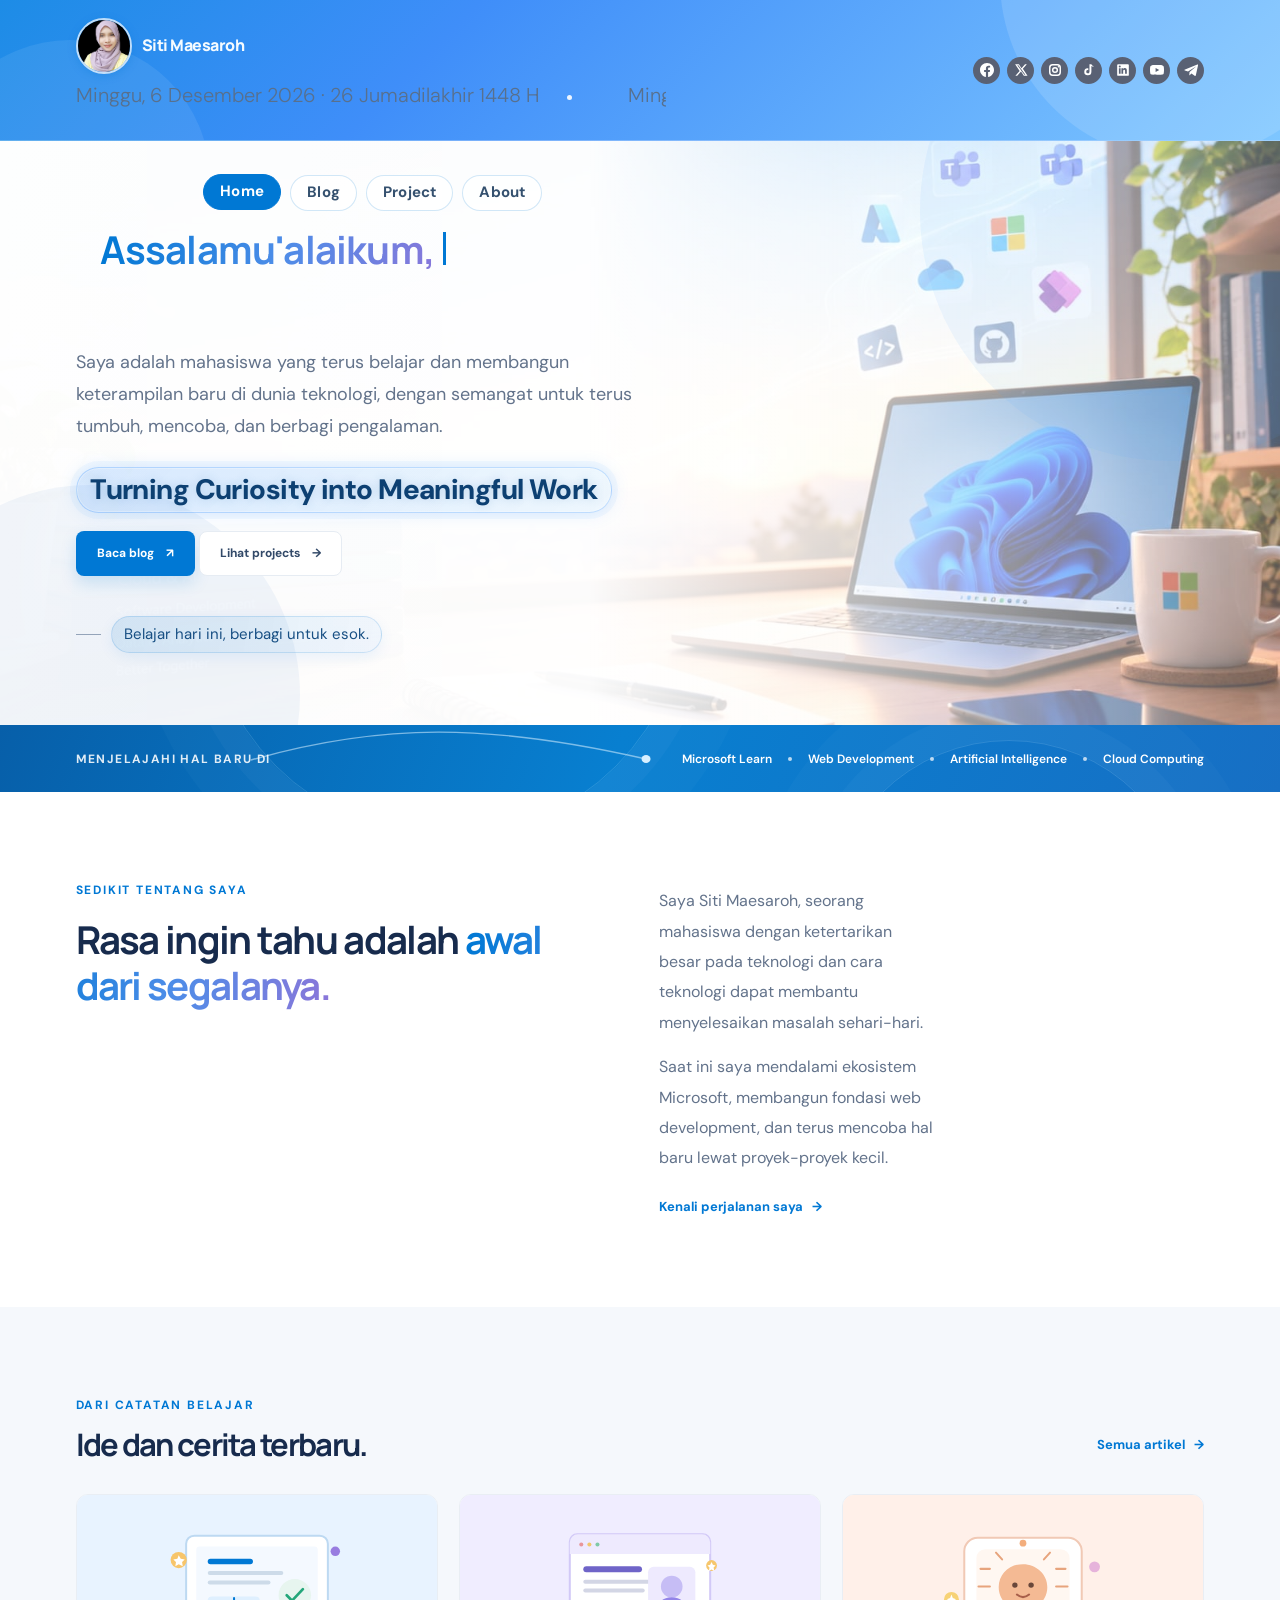
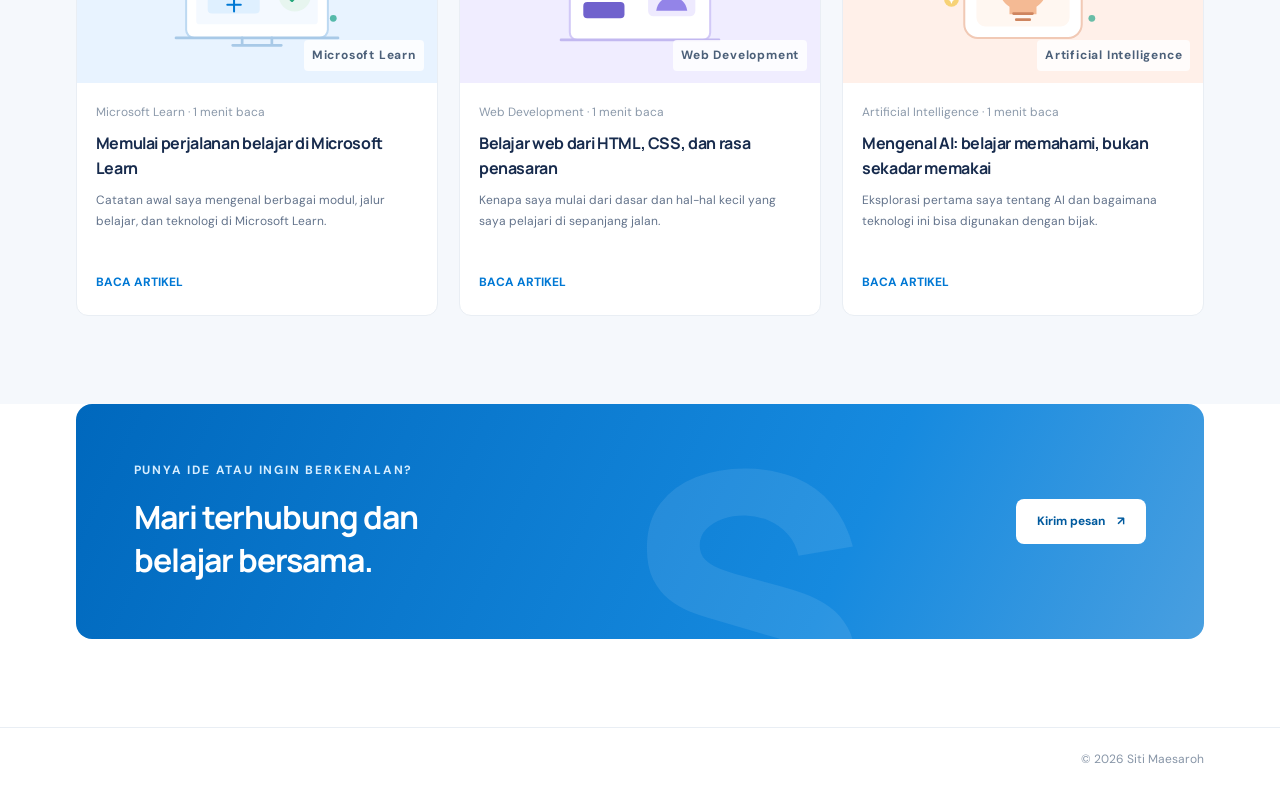
==== commit a5d7e185: "Add article publishing system and article assets" ====
--- a/index.html
+++ b/index.html
@@ -9,6 +9,7 @@
   <link rel="preconnect" href="https://fonts.gstatic.com" crossorigin>
   <link href="https://fonts.googleapis.com/css2?family=DM+Sans:wght@400;500;600;700&family=Manrope:wght@400;500;600;700;800&display=swap" rel="stylesheet">
   <link rel="stylesheet" href="assets/css/styles.css">
+  <script src="assets/js/article-public.js?v=3" defer></script>
   <script src="assets/js/main.js" defer></script>
 </head>
 <body>
@@ -93,16 +94,16 @@
           <div><p class="eyebrow">DARI CATATAN BELAJAR</p><h2>Ide dan cerita terbaru.</h2></div>
           <a class="text-link" href="blog.html">Semua artikel <span aria-hidden="true">→</span></a>
         </div>
-        <div class="article-grid">
-          <article class="article-card">
+        <div class="article-grid" id="home-article-list">
+          <article class="article-card" data-article-id="microsoft-learn">
             <a class="article-visual visual-blue" href="blog.html"><img src="assets/images/project-learning.svg" alt="" aria-hidden="true"><span class="visual-label">LEARNING JOURNEY</span></a>
             <div class="article-content"><p class="article-meta">Microsoft Learn <span>·</span> 5 menit baca</p><h3><a href="blog.html">Memulai perjalanan belajar di Microsoft Learn</a></h3><p>Catatan awal saya mengenal berbagai modul, jalur belajar, dan teknologi di Microsoft Learn.</p><a class="card-link" href="blog.html">Baca artikel <span aria-hidden="true">↗</span></a></div>
           </article>
-          <article class="article-card">
+          <article class="article-card" data-article-id="web-development">
             <a class="article-visual visual-lilac" href="blog.html"><img src="assets/images/project-web.svg" alt="" aria-hidden="true"><span class="visual-label">WEB DEVELOPMENT</span></a>
             <div class="article-content"><p class="article-meta">Web Development <span>·</span> 4 menit baca</p><h3><a href="blog.html">Belajar web dari HTML, CSS, dan rasa penasaran</a></h3><p>Kenapa saya mulai dari dasar dan hal-hal kecil yang saya pelajari di sepanjang jalan.</p><a class="card-link" href="blog.html">Baca artikel <span aria-hidden="true">↗</span></a></div>
           </article>
-          <article class="article-card">
+          <article class="article-card" data-article-id="ai-ketahui">
             <a class="article-visual visual-peach" href="blog.html"><img src="assets/images/project-ai.svg" alt="" aria-hidden="true"><span class="visual-label">ARTIFICIAL INTELLIGENCE</span></a>
             <div class="article-content"><p class="article-meta">AI &amp; Cloud <span>·</span> 6 menit baca</p><h3><a href="blog.html">Mengenal AI: belajar memahami, bukan sekadar memakai</a></h3><p>Eksplorasi pertama saya tentang AI dan bagaimana teknologi ini bisa digunakan dengan bijak.</p><a class="card-link" href="blog.html">Baca artikel <span aria-hidden="true">↗</span></a></div>
           </article>
--- a/assets/css/styles.css
+++ b/assets/css/styles.css
@@ -151,6 +151,7 @@
 .heading-note { max-width: 340px; margin: 0 0 4px; color: var(--muted); font-size: 12px; }
 .article-grid { display: grid; grid-template-columns: repeat(3, minmax(0, 1fr)); gap: 21px; }
 .article-card { overflow: hidden; background: var(--white); border: 1px solid #e9eef4; border-radius: 12px; transition: transform .2s ease, box-shadow .2s ease; }
+.article-card[data-article-id] { cursor: pointer; }
 .article-card:hover { transform: translateY(-4px); box-shadow: 0 14px 35px rgba(29, 62, 100, .08); }
 .article-visual { position: relative; display: grid; height: 188px; place-items: center; overflow: hidden; }
 .article-visual img { width: 60%; height: 92%; object-fit: contain; transition: transform .3s ease; }
@@ -225,6 +226,21 @@
 .blog-grid .article-content > p:not(.article-meta) { min-height: 60px; }
 .empty-state { padding: 48px 12px; color: var(--muted); text-align: center; }
 .blog-disclaimer { margin: 30px 0 0; color: #8795a7; font-size: 12px; text-align: center; }
+.published-article { max-width: 820px; margin: 0 auto; padding: 18px 0 36px; }
+.published-article-back { display: inline-flex; margin-bottom: 28px; }
+.published-article h1 { max-width: 760px; margin: 0 0 16px; font-size: clamp(30px, 5vw, 46px); line-height: 1.2; }
+.published-article-summary { margin: 0 0 34px; color: var(--muted); font-size: 18px; line-height: 1.7; }
+.published-article-body { color: #354b67; font-size: 17px; line-height: 1.9; overflow-wrap: anywhere; }
+.published-article-body > :first-child { margin-top: 0; }
+.published-article-body p, .published-article-body blockquote { margin: 0 0 20px; }
+.published-article-body h2 { margin: 34px 0 14px; color: var(--ink); font-size: 28px; line-height: 1.35; }
+.published-article-body h3 { margin: 26px 0 12px; color: var(--ink); font-size: 22px; line-height: 1.4; }
+.published-article-body ul, .published-article-body ol { margin: 0 0 22px; padding-left: 28px; }
+.published-article-body figure { margin: 30px auto; text-align: center; }
+.published-article-body figure img { max-height: 680px; margin: 0 auto; object-fit: contain; }
+.published-article-body figcaption { margin-top: 10px; color: var(--muted); font-size: 14px; }
+.published-article-body a { color: #0875c9; text-decoration: underline; text-underline-offset: 3px; }
+.published-article[hidden] { display: none; }
 .admin-login-wrap { padding: 20px 0 10px; }
 .admin-login-card { max-width: 520px; margin: 0 auto; padding: 32px 28px; background: linear-gradient(135deg, #eff7ff, #ffffff); border: 1px solid #dfeaf7; border-radius: 18px; box-shadow: 0 16px 36px rgba(31, 85, 143, .08); }
 .admin-login-card h2 { margin: 0 0 18px; font-size: 28px; line-height: 1.3; }
@@ -254,7 +270,47 @@
 .field-group input, .field-group textarea { width: 100%; padding: 13px 14px; color: var(--ink); background: var(--white); border: 1px solid #dfe8f2; border-radius: 10px; outline: 0; font-family: var(--body); font-size: 12px; }
 .field-group input:focus, .field-group textarea:focus { border-color: #79b4ed; box-shadow: 0 0 0 3px rgba(0, 120, 212, .08); }
 .field-group textarea { min-height: 120px; resize: vertical; }
+.rich-editor { overflow: hidden; background: var(--white); border: 1px solid #dfe8f2; border-radius: 10px; }
+.rich-editor-toolbar { display: flex; flex-wrap: wrap; align-items: center; gap: 7px; padding: 10px; background: #f6f9fd; border-bottom: 1px solid #e3ebf4; }
+.editor-select-label { color: #465971; font-size: 12px; font-weight: 700; }
+.rich-editor-toolbar select { min-height: 36px; padding: 5px 8px; color: var(--ink); background: var(--white); border: 1px solid #dfe8f2; border-radius: 7px; font-size: 12px; }
+.editor-tool-button { min-height: 36px; padding: 0 10px; color: #324968; background: var(--white); border: 1px solid #dfe8f2; border-radius: 7px; font-size: 12px; cursor: pointer; }
+.editor-tool-button:hover, .editor-tool-button:focus-visible { color: #075da5; background: #eef7ff; border-color: #a9c8eb; }
+.editor-tool-button:focus-visible, .rich-editor-toolbar select:focus-visible { outline: 2px solid #79b4ed; outline-offset: 2px; }
+.editor-insert-panel { padding: 14px; background: #fbfdff; border-bottom: 1px solid #e3ebf4; }
+.editor-insert-fields { display: flex; flex-wrap: wrap; align-items: end; gap: 10px; }
+.editor-insert-fields label { display: flex; min-width: 160px; flex: 1; flex-direction: column; gap: 5px; color: #465971; font-size: 12px; font-weight: 700; }
+.editor-insert-fields input, .editor-insert-fields select { width: 100%; min-height: 40px; padding: 8px 10px; color: var(--ink); background: var(--white); border: 1px solid #dfe8f2; border-radius: 7px; font-size: 12px; }
+.editor-insert-fields input:focus, .editor-insert-fields select:focus { border-color: #79b4ed; outline: 0; box-shadow: 0 0 0 3px rgba(0, 120, 212, .08); }
+.editor-insert-fields .button { min-height: 40px; white-space: nowrap; }
+.figure-preview { max-width: min(100%, 360px); max-height: 220px; margin-top: 12px; object-fit: contain; border: 1px solid #e3ebf4; border-radius: 8px; }
+.editor-insert-status { min-height: 18px; margin: 8px 0 0; color: #526b8b; font-size: 12px; }
+.article-rich-content { min-height: 360px; padding: 16px; color: var(--ink); background: var(--white); outline: 0; font-family: var(--body); font-size: 16px; line-height: 1.8; overflow-wrap: anywhere; }
+.article-rich-content:focus { box-shadow: inset 0 0 0 2px rgba(0, 120, 212, .22); }
+.article-rich-content:empty::before { color: #9aa7b7; content: attr(data-placeholder); pointer-events: none; }
+.article-rich-content > :first-child { margin-top: 0; }
+.article-rich-content > :last-child { margin-bottom: 0; }
+.article-rich-content h2 { margin: 22px 0 10px; font-size: 24px; line-height: 1.35; }
+.article-rich-content h3 { margin: 18px 0 8px; font-size: 20px; line-height: 1.4; }
+.article-rich-content p, .article-rich-content blockquote { margin: 0 0 14px; }
+.article-rich-content ul, .article-rich-content ol { padding-left: 26px; }
+.article-rich-content figure { margin: 20px auto; text-align: center; }
+.article-rich-content figure img { max-height: 600px; margin: 0 auto; object-fit: contain; }
+.article-rich-content figcaption { margin-top: 8px; color: var(--muted); font-size: 14px; }
+.article-rich-content a { color: #0875c9; text-decoration: underline; text-underline-offset: 3px; }
+.rich-editor [hidden] { display: none; }
+.editor-help { margin: 0; color: var(--muted); font-size: 12px; line-height: 1.6; }
+.editor-validation-status { min-height: 18px; margin: 0; color: #b03333; font-size: 12px; }
 .form-actions { display: flex; align-items: center; gap: 12px; }
+.publish-settings { padding: 14px 16px; background: #f6f9fd; border: 1px solid #e3ebf4; border-radius: 10px; }
+.publish-settings summary { color: #324968; font-size: 12px; font-weight: 700; cursor: pointer; }
+.publish-settings-fields { display: grid; grid-template-columns: repeat(2, minmax(0, 1fr)); gap: 12px; padding-top: 14px; }
+.publish-settings-fields label { display: flex; flex-direction: column; gap: 6px; color: #465971; font-size: 12px; font-weight: 700; }
+.publish-settings-fields input { min-height: 40px; padding: 8px 10px; border: 1px solid #dfe8f2; border-radius: 7px; font-size: 12px; }
+.publish-settings-fields > p { grid-column: 1 / -1; margin: 0; color: var(--muted); font-size: 12px; }
+.publish-status { min-height: 18px; margin: 0; color: var(--muted); font-size: 12px; }
+.publish-status[data-state="error"] { color: #b03333; }
+.publish-status[data-state="success"] { color: #1d7d4d; }
 .projects-heading { margin-bottom: 34px; }
 .projects-grid { display: grid; grid-template-columns: repeat(3, minmax(0, 1fr)); gap: 22px; }
 .project-card { overflow: hidden; background: var(--white); border: 1px solid #e7edf4; border-radius: 12px; transition: transform .2s ease, box-shadow .2s ease; }
@@ -326,6 +382,7 @@
 
 @media (max-width: 640px) {
   .container { width: min(100% - 36px, 480px); }
+  .publish-settings-fields { grid-template-columns: 1fr; }
   .nav-wrap { min-height: 67px; }
   .profile-strip { flex-wrap: wrap; gap: 7px 0; }
   .profile-block, .header-tools { width: 100%; }
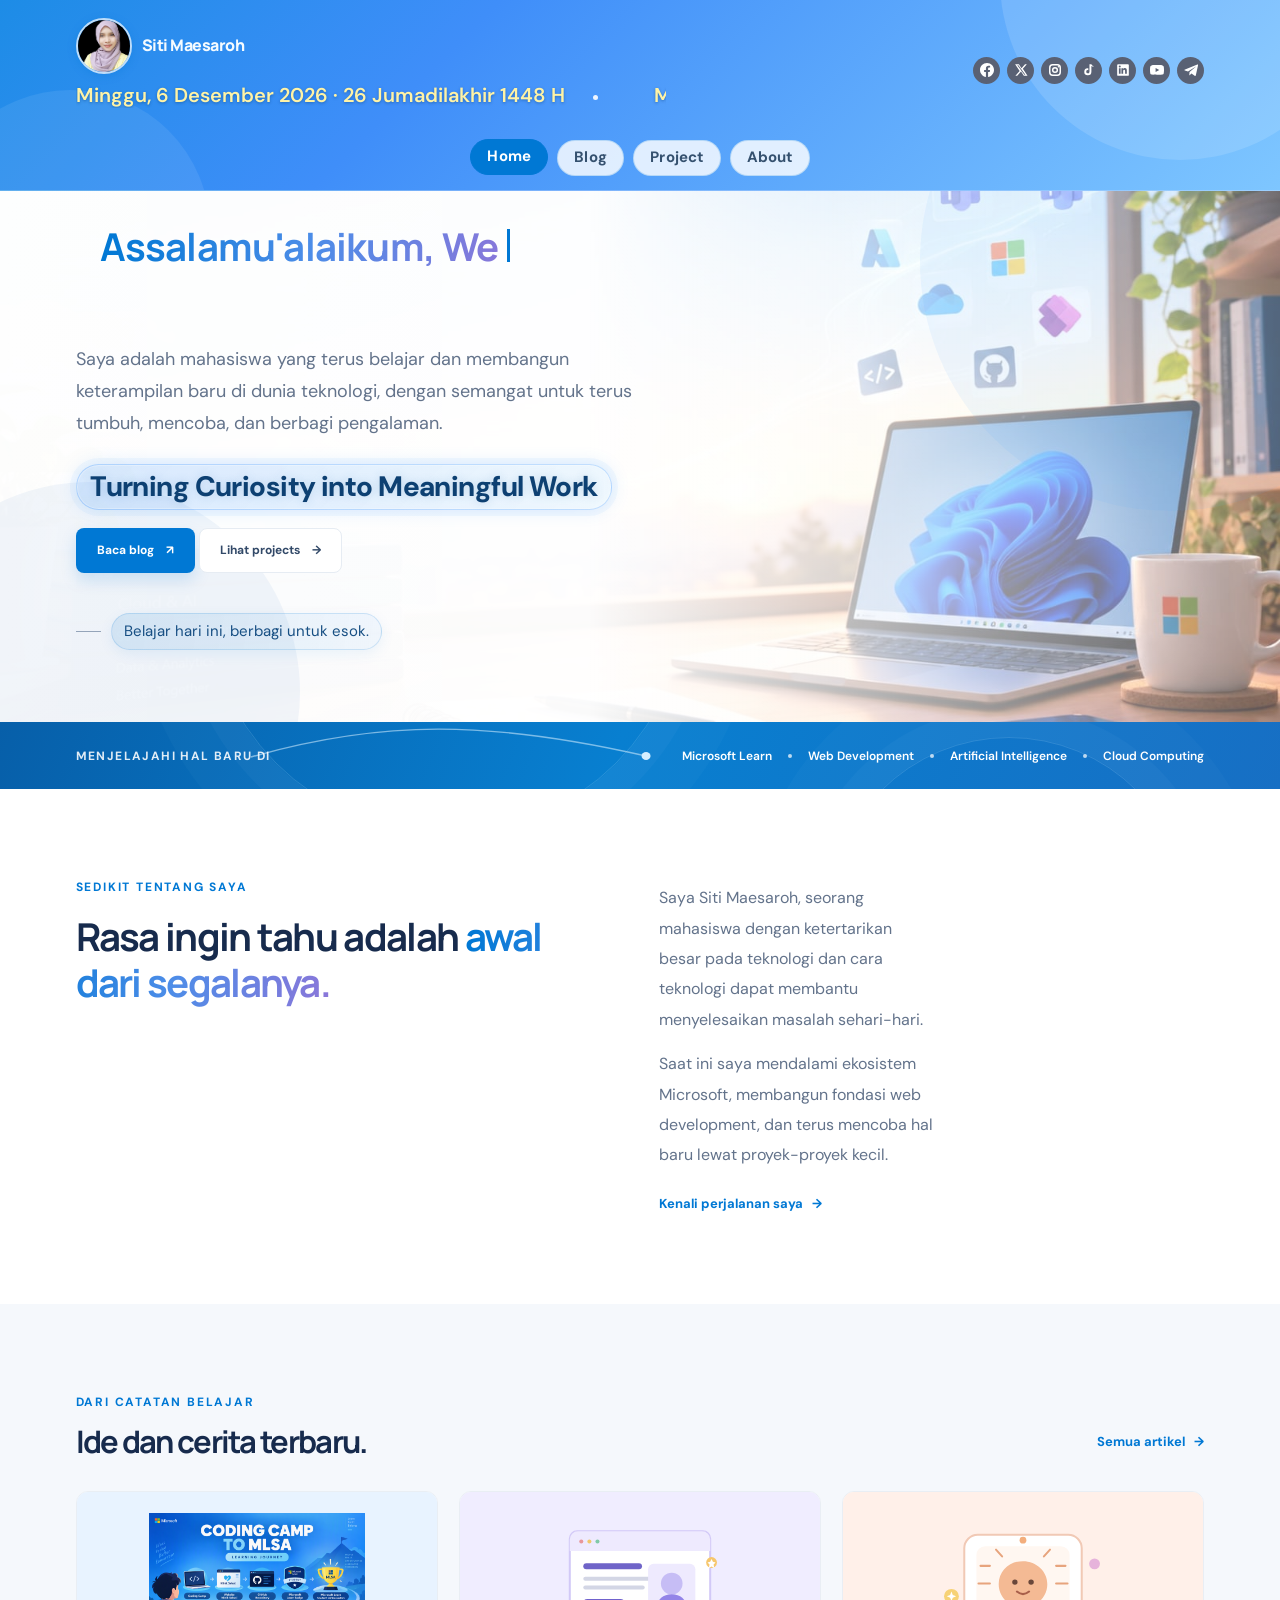
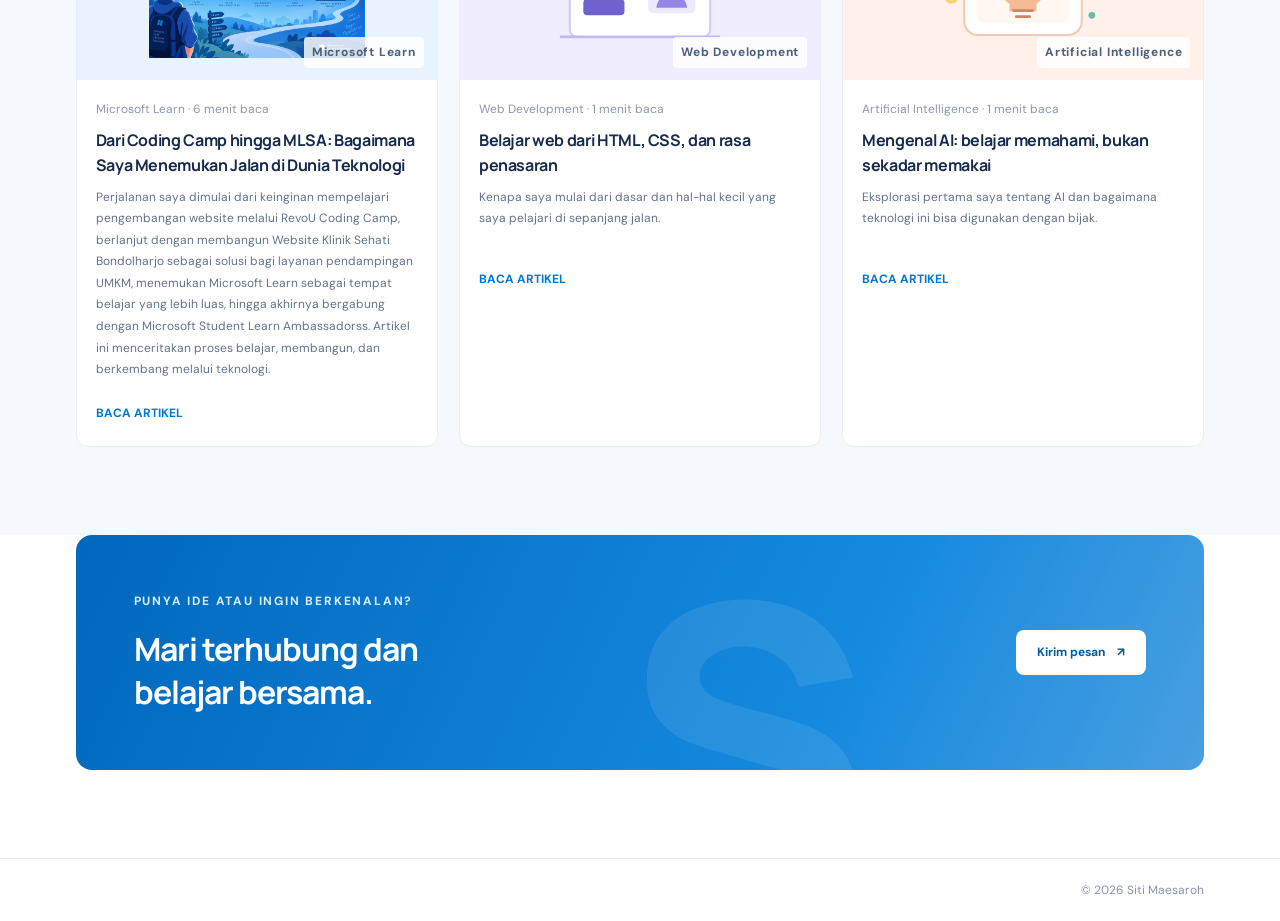
==== commit 2e5adf9d: "Update website" ====
--- a/index.html
+++ b/index.html
@@ -40,18 +40,18 @@
         </div>
       </div>
     </div>
+    <nav class="site-nav container" aria-label="Navigasi utama">
+      <a href="index.html" aria-current="page">Home</a>
+      <a href="blog.html">Blog</a>
+      <a href="projects.html">Project</a>
+      <a href="about.html">About</a>
+    </nav>
   </header>
 
   <main id="main-content">
     <section class="hero-section">
       <div class="container hero-grid">
         <div class="hero-copy">
-          <nav class="hero-nav-links" aria-label="Navigasi utama">
-            <a href="index.html" aria-current="page">Home</a>
-            <a href="blog.html">Blog</a>
-            <a href="projects.html">Project</a>
-            <a href="about.html">About</a>
-          </nav>
           <h1 class="hero-typewriter hero-title-shift" aria-label="Assalamu'alaikum, Welcome to my personal blog."><span class="typewriter-text text-gradient" data-typewriter="Assalamu'alaikum, Welcome to my personal blog." aria-hidden="true"><span class="hero-line">Assalamu'alaikum semuanya, selamat datang</span><span class="hero-line">di blog pribadi saya.</span></span></h1>
           <p class="hero-extra">Saya adalah mahasiswa yang terus belajar dan membangun keterampilan baru di dunia teknologi, dengan semangat untuk terus tumbuh, mencoba, dan berbagi pengalaman.</p>
           <p class="hero-description"><span class="hero-impact">Turning Curiosity into Meaningful Work</span></p>
--- a/assets/css/styles.css
+++ b/assets/css/styles.css
@@ -44,7 +44,7 @@
 /*tanggal berjalan */
 .header-tools { display: flex; align-items: center; gap: 18px; position: relative; z-index: 1; }
 .header-ticker { width: min(100%, 520px); overflow: hidden; margin-top: 10px; color: rgba(255,255,255,.86); font-size: 22px; font-weight: 400; line-height: 1.3; }
-.site-header .header-ticker { font-size: 20px; }
+.site-header .header-ticker { color: #fff3a6; font-size: 20px; font-weight: 600; text-shadow: 0 1px 3px rgba(0, 54, 110, .42); }
 .header-ticker .date-ticker-track { display: flex; width: max-content; align-items: center; animation: date-ticker-scroll 32s linear infinite; }
 .header-ticker .date-ticker-track span { flex: 0 0 auto; padding-right: 56px; white-space: nowrap; }
 .header-ticker .date-ticker-track span::after { display: inline-block; width: 5px; height: 5px; margin-left: 28px; background: rgba(255,255,255,.9); border-radius: 50%; content: ""; vertical-align: middle; }
@@ -76,10 +76,10 @@
 .date-ticker:hover .date-ticker-track { animation-play-state: paused; }
 @keyframes date-ticker-scroll { to { transform: translateX(-50%); } }
 .eyebrow { margin: 0 0 16px; color: var(--blue); font-size: 12px; font-weight: 700; letter-spacing: 1.8px; }
-.hero-nav-links { display: flex; flex-wrap: wrap; justify-content: center; gap: 9px; margin: 0 0 17px; }
-.hero-nav-links a { display: inline-flex; min-height: 36px; align-items: center; justify-content: center; padding: 0 16px; color: #35516f; background: rgba(255,255,255,.72); border: 1px solid rgba(0,120,212,.18); border-radius: 999px; font-size: 15px; font-weight: 700; letter-spacing: .2px; transition: color .2s ease, background .2s ease, border-color .2s ease, transform .2s ease; }
-.hero-nav-links a:hover, .hero-nav-links a[aria-current="page"] { color: #ffffff; background: var(--blue); border-color: var(--blue); transform: translateY(-1px); }
-.hero-nav-links a:focus-visible { outline: 2px solid var(--blue); outline-offset: 3px; }
+.site-nav { position: relative; z-index: 1; display: flex; flex-wrap: wrap; justify-content: center; gap: 9px; padding-bottom: 14px; }
+.site-nav a { display: inline-flex; min-height: 36px; align-items: center; justify-content: center; padding: 0 16px; color: #35516f; background: rgba(255,255,255,.82); border: 1px solid rgba(0,120,212,.18); border-radius: 999px; font-size: 15px; font-weight: 700; letter-spacing: .2px; transition: color .2s ease, background .2s ease, border-color .2s ease, transform .2s ease; }
+.site-nav a:hover, .site-nav a[aria-current="page"] { color: #ffffff; background: var(--blue); border-color: var(--blue); transform: translateY(-1px); }
+.site-nav a:focus-visible { outline: 2px solid #ffffff; outline-offset: 3px; }
 h1, h2, h3, p { margin-top: 0; }
 h1, h2, h3 { font-family: var(--heading); }
 .hero-copy h1 { width: max-content; max-width: min(1000px, calc(100vw - 100px)); margin-bottom: 14px; font-size: clamp(34px, 3vw, 56px); line-height: 1.12; letter-spacing: -.8px; }
@@ -236,7 +236,7 @@
 .published-article-body h2 { margin: 34px 0 14px; color: var(--ink); font-size: 28px; line-height: 1.35; }
 .published-article-body h3 { margin: 26px 0 12px; color: var(--ink); font-size: 22px; line-height: 1.4; }
 .published-article-body ul, .published-article-body ol { margin: 0 0 22px; padding-left: 28px; }
-.published-article-body figure { margin: 30px auto; text-align: center; }
+.published-article-body figure { max-width: 100%; margin: 30px auto; text-align: center; }
 .published-article-body figure img { max-height: 680px; margin: 0 auto; object-fit: contain; }
 .published-article-body figcaption { margin-top: 10px; color: var(--muted); font-size: 14px; }
 .published-article-body a { color: #0875c9; text-decoration: underline; text-underline-offset: 3px; }
@@ -270,12 +270,13 @@
 .field-group input, .field-group textarea { width: 100%; padding: 13px 14px; color: var(--ink); background: var(--white); border: 1px solid #dfe8f2; border-radius: 10px; outline: 0; font-family: var(--body); font-size: 12px; }
 .field-group input:focus, .field-group textarea:focus { border-color: #79b4ed; box-shadow: 0 0 0 3px rgba(0, 120, 212, .08); }
 .field-group textarea { min-height: 120px; resize: vertical; }
-.rich-editor { overflow: hidden; background: var(--white); border: 1px solid #dfe8f2; border-radius: 10px; }
-.rich-editor-toolbar { display: flex; flex-wrap: wrap; align-items: center; gap: 7px; padding: 10px; background: #f6f9fd; border-bottom: 1px solid #e3ebf4; }
+.rich-editor { position: relative; background: var(--white); border: 1px solid #dfe8f2; border-radius: 10px; }
+.rich-editor-toolbar { position: sticky; z-index: 9; top: var(--editor-toolbar-top, 140px); display: flex; flex-wrap: wrap; align-items: center; gap: 7px; padding: 10px; background: #f6f9fd; border-bottom: 1px solid #e3ebf4; border-radius: 10px 10px 0 0; }
 .editor-select-label { color: #465971; font-size: 12px; font-weight: 700; }
 .rich-editor-toolbar select { min-height: 36px; padding: 5px 8px; color: var(--ink); background: var(--white); border: 1px solid #dfe8f2; border-radius: 7px; font-size: 12px; }
 .editor-tool-button { min-height: 36px; padding: 0 10px; color: #324968; background: var(--white); border: 1px solid #dfe8f2; border-radius: 7px; font-size: 12px; cursor: pointer; }
 .editor-tool-button:hover, .editor-tool-button:focus-visible { color: #075da5; background: #eef7ff; border-color: #a9c8eb; }
+.editor-tool-button[aria-pressed="true"], .editor-tool-button[aria-expanded="true"] { color: #ffffff; background: #0878d1; border-color: #0878d1; box-shadow: 0 0 0 3px rgba(0,120,212,.2), 0 0 14px rgba(0,120,212,.5); }
 .editor-tool-button:focus-visible, .rich-editor-toolbar select:focus-visible { outline: 2px solid #79b4ed; outline-offset: 2px; }
 .editor-insert-panel { padding: 14px; background: #fbfdff; border-bottom: 1px solid #e3ebf4; }
 .editor-insert-fields { display: flex; flex-wrap: wrap; align-items: end; gap: 10px; }
@@ -285,6 +286,9 @@
 .editor-insert-fields .button { min-height: 40px; white-space: nowrap; }
 .figure-preview { max-width: min(100%, 360px); max-height: 220px; margin-top: 12px; object-fit: contain; border: 1px solid #e3ebf4; border-radius: 8px; }
 .editor-insert-status { min-height: 18px; margin: 8px 0 0; color: #526b8b; font-size: 12px; }
+.editor-panel-title { margin: 0; color: #324968; font-family: var(--heading); font-size: 14px; font-weight: 800; }
+.figure-layout-panel { display: flex; flex-direction: column; align-items: flex-start; gap: 8px; }
+.figure-layout-panel .editor-insert-status { margin: 0; }
 .article-rich-content { min-height: 360px; padding: 16px; color: var(--ink); background: var(--white); outline: 0; font-family: var(--body); font-size: 16px; line-height: 1.8; overflow-wrap: anywhere; }
 .article-rich-content:focus { box-shadow: inset 0 0 0 2px rgba(0, 120, 212, .22); }
 .article-rich-content:empty::before { color: #9aa7b7; content: attr(data-placeholder); pointer-events: none; }
@@ -294,7 +298,8 @@
 .article-rich-content h3 { margin: 18px 0 8px; font-size: 20px; line-height: 1.4; }
 .article-rich-content p, .article-rich-content blockquote { margin: 0 0 14px; }
 .article-rich-content ul, .article-rich-content ol { padding-left: 26px; }
-.article-rich-content figure { margin: 20px auto; text-align: center; }
+.article-rich-content figure { max-width: 100%; margin: 20px auto; text-align: center; }
+.article-rich-content figure.is-selected { outline: 3px solid rgba(0,120,212,.5); outline-offset: 4px; box-shadow: 0 0 18px rgba(0,120,212,.28); cursor: pointer; }
 .article-rich-content figure img { max-height: 600px; margin: 0 auto; object-fit: contain; }
 .article-rich-content figcaption { margin-top: 8px; color: var(--muted); font-size: 14px; }
 .article-rich-content a { color: #0875c9; text-decoration: underline; text-underline-offset: 3px; }
@@ -387,6 +392,8 @@
   .profile-strip { flex-wrap: wrap; gap: 7px 0; }
   .profile-block, .header-tools { width: 100%; }
   .header-tools { justify-content: flex-end; }
+  .site-nav { gap: 5px; padding-bottom: 11px; }
+  .site-nav a { min-height: 34px; padding: 0 12px; font-size: 14px; }
   .menu-toggle { display: flex; width: 40px; height: 40px; flex-direction: column; align-items: center; justify-content: center; gap: 5px; background: #f2f7fc; border: 0; border-radius: 8px; cursor: pointer; }
   .menu-toggle span { width: 17px; height: 2px; background: #32516f; border-radius: 3px; transition: transform .2s ease, opacity .2s ease; }
   .menu-toggle[aria-expanded="true"] span:first-child { transform: translateY(7px) rotate(45deg); }
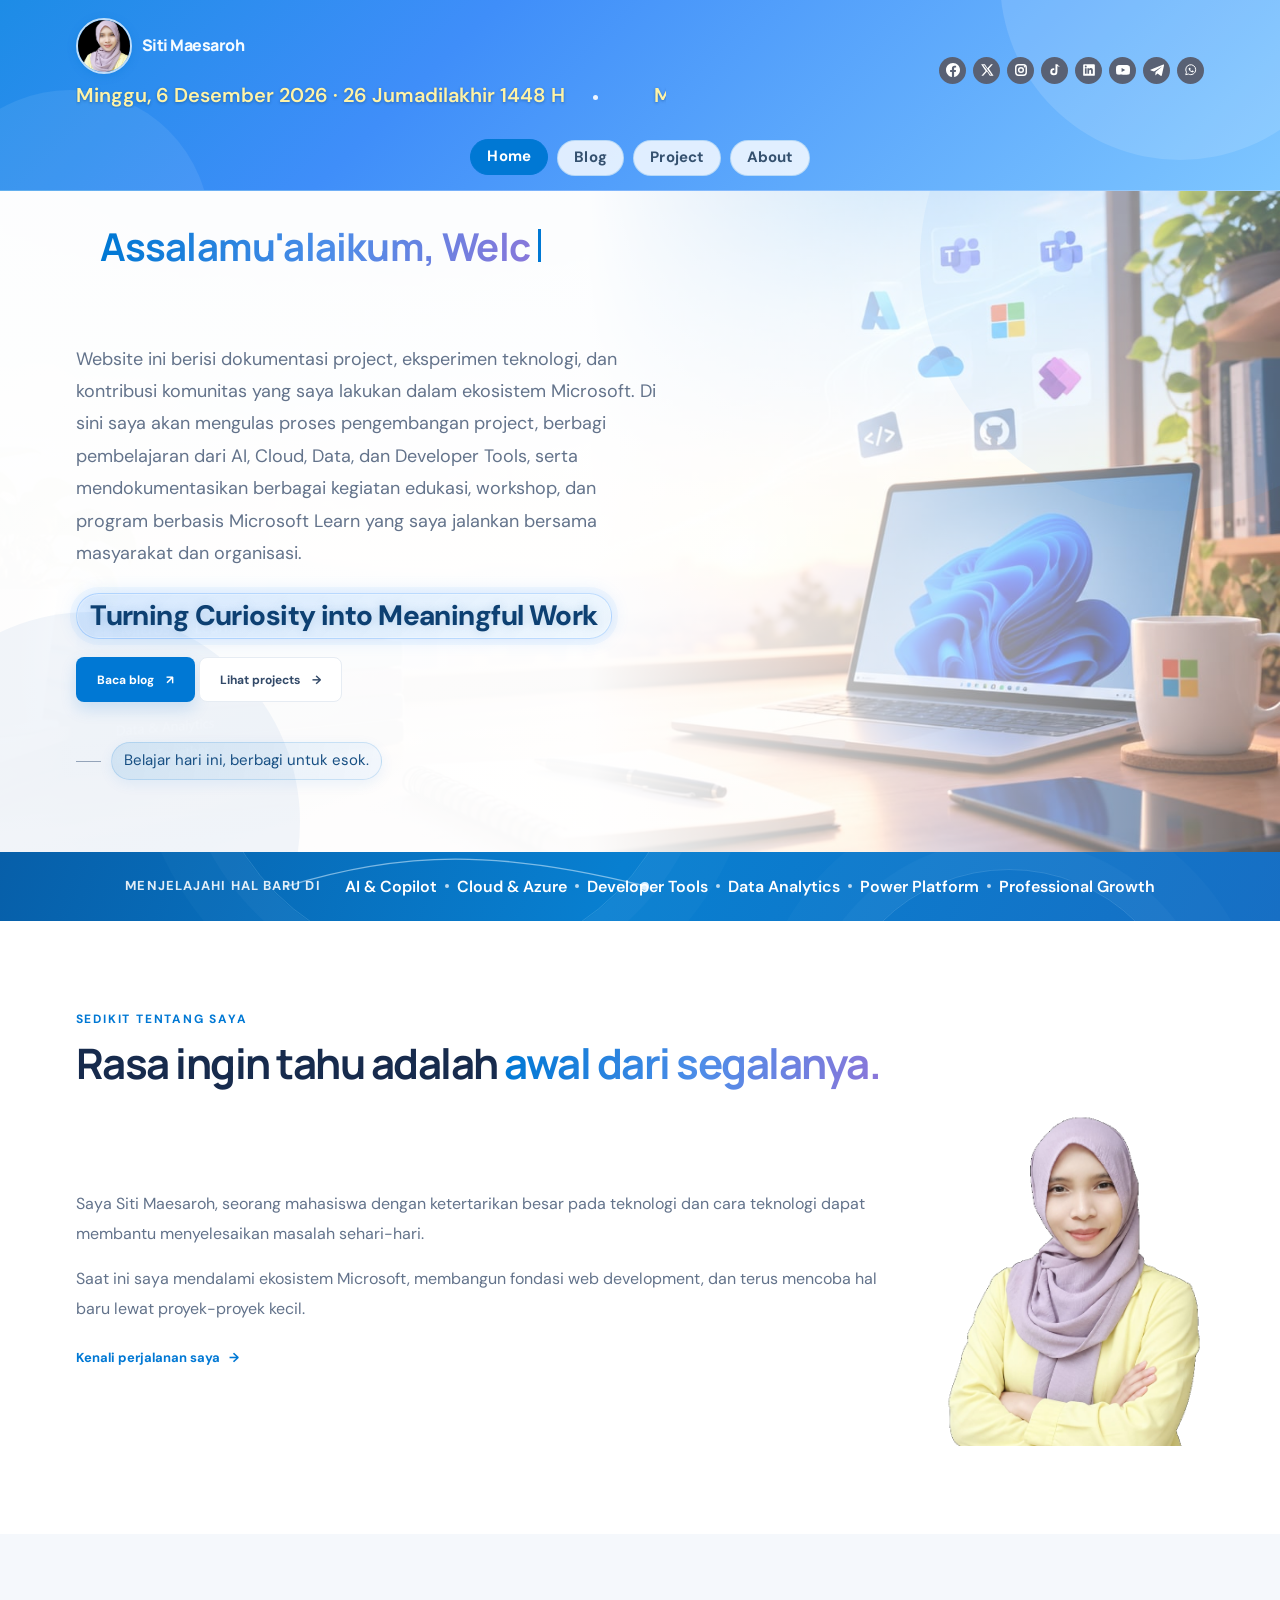
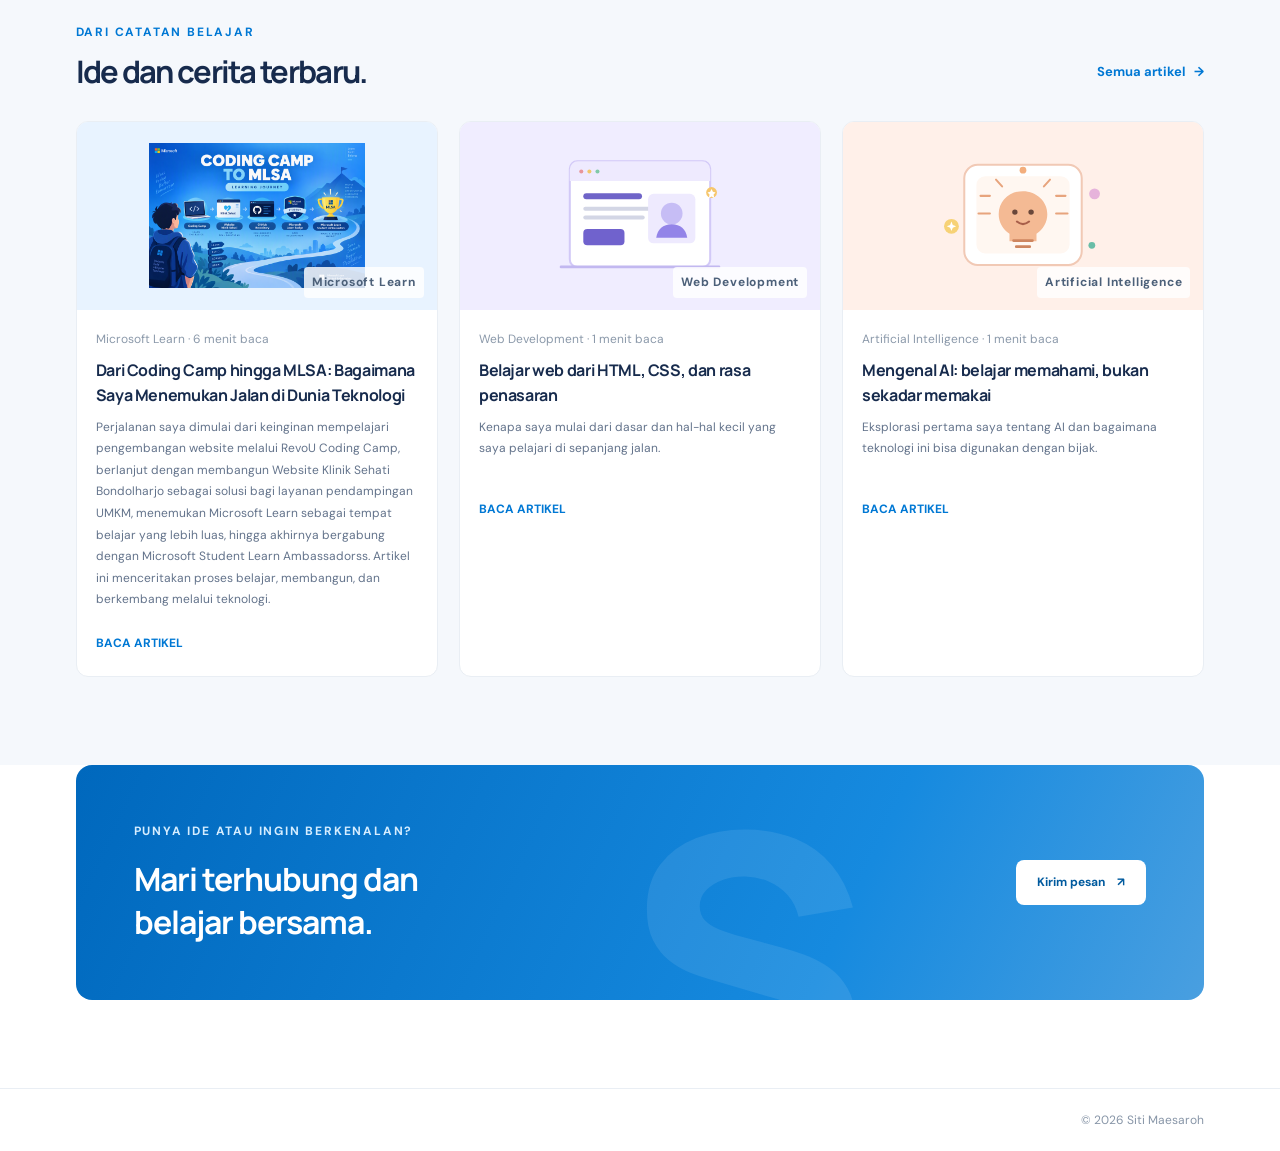
==== commit ad20d9aa: "feat: update portfolio content" ====
--- a/index.html
+++ b/index.html
@@ -3,7 +3,7 @@
 <head>
   <meta charset="UTF-8">
   <meta name="viewport" content="width=device-width, initial-scale=1.0">
-  <meta name="description" content="Portofolio dan blog teknologi Siti Maesaroh, mahasiswa yang belajar web development, AI, dan cloud computing.">
+  <meta name="description" content="Portofolio Siti Maesaroh berisi dokumentasi proyek, eksperimen teknologi, kontribusi komunitas, AI, Cloud, Data, dan Developer Tools dalam ekosistem Microsoft.">
   <title>Siti Maesaroh — Mahasiswa & Tech Enthusiast</title>
   <link rel="preconnect" href="https://fonts.googleapis.com">
   <link rel="preconnect" href="https://fonts.gstatic.com" crossorigin>
@@ -37,6 +37,7 @@
           <a class="share-link" href="#" data-platform="linkedin" target="_blank" rel="noopener noreferrer" aria-label="Bagikan ke LinkedIn"><svg viewBox="0 0 24 24" aria-hidden="true" focusable="false"><path d="M20.45 2H3.55C2.69 2 2 2.68 2 3.52v16.96c0 .84.69 1.52 1.55 1.52h16.9c.86 0 1.55-.68 1.55-1.52V3.52c0-.84-.69-1.52-1.55-1.52zM7.93 18.56H4.96V9h2.97v9.56zM6.45 7.7a1.72 1.72 0 1 1 0-3.44 1.72 1.72 0 0 1 0 3.44zm12.1 10.86h-2.96v-4.65c0-1.11-.02-2.53-1.54-2.53-1.54 0-1.78 1.2-1.78 2.45v4.73H9.3V9h2.85v1.31h.04a3.12 3.12 0 0 1 2.8-1.54c2.99 0 3.56 1.97 3.56 4.53v5.26z"/></svg></a>
           <a class="share-link" href="#" data-platform="youtube" target="_blank" rel="noopener noreferrer" aria-label="Buka YouTube"><svg viewBox="0 0 24 24" aria-hidden="true" focusable="false"><path d="M23.5 6.2a3 3 0 0 0-2.1-2.1C19.5 3.6 12 3.6 12 3.6s-7.5 0-9.4.5A3 3 0 0 0 .5 6.2 31 31 0 0 0 0 12a31 31 0 0 0 .5 5.8 3 3 0 0 0 2.1 2.1c1.9.5 9.4.5 9.4.5s7.5 0 9.4-.5a3 3 0 0 0 2.1-2.1A31 31 0 0 0 24 12a31 31 0 0 0-.5-5.8zM9.6 15.6V8.4l6.3 3.6-6.3 3.6z"/></svg></a>
           <a class="share-link" href="#" data-platform="telegram" target="_blank" rel="noopener noreferrer" aria-label="Bagikan ke Telegram"><svg viewBox="0 0 24 24" aria-hidden="true" focusable="false"><path d="M23.9 4.6 20.3 21c-.3 1.2-1 1.5-2 .9l-5.5-4-2.7 2.6c-.3.3-.5.5-1 .5l.4-5.6L19.7 7c.4-.4-.1-.6-.6-.2L6.9 14.5l-5.4-1.7c-1.2-.4-1.2-1.2.3-1.8L22.9 2.6c1-.4 1.8.2 1 2z"/></svg></a>
+          <a class="share-link" href="#" data-platform="whatsapp" target="_blank" rel="noopener noreferrer" aria-label="Bagikan ke WhatsApp"><svg viewBox="0 0 24 24" aria-hidden="true" focusable="false"><path d="M20 11.5a8.5 8.5 0 0 1-12.6 7.4L3 20l1.2-4.2A8.5 8.5 0 1 1 20 11.5Z" fill="none" stroke="currentColor" stroke-width="1.7"/><path d="M9 8.5c.2-.4.4-.4.7-.4h.5c.2 0 .4.1.5.4l.6 1.5c.1.3.1.5-.1.7l-.5.6c-.2.2-.2.4 0 .7.5.8 1.2 1.5 2.1 1.9.3.1.5.1.7-.1l.7-.8c.2-.2.4-.2.7-.1l1.4.7c.3.1.4.3.4.5 0 .5-.3 1.2-.8 1.5-.5.4-1.2.6-2.2.3-1.2-.4-2.4-1.1-3.5-2.1-1.1-1.1-1.8-2.3-2.1-3.3-.3-.9 0-1.6.3-2z"/></svg></a>
         </div>
       </div>
     </div>
@@ -53,7 +54,7 @@
       <div class="container hero-grid">
         <div class="hero-copy">
           <h1 class="hero-typewriter hero-title-shift" aria-label="Assalamu'alaikum, Welcome to my personal blog."><span class="typewriter-text text-gradient" data-typewriter="Assalamu'alaikum, Welcome to my personal blog." aria-hidden="true"><span class="hero-line">Assalamu'alaikum semuanya, selamat datang</span><span class="hero-line">di blog pribadi saya.</span></span></h1>
-          <p class="hero-extra">Saya adalah mahasiswa yang terus belajar dan membangun keterampilan baru di dunia teknologi, dengan semangat untuk terus tumbuh, mencoba, dan berbagi pengalaman.</p>
+          <p class="hero-extra">Website ini berisi dokumentasi project, eksperimen teknologi, dan kontribusi komunitas yang saya lakukan dalam ekosistem Microsoft. Di sini saya akan mengulas proses pengembangan project, berbagi pembelajaran dari AI, Cloud, Data, dan Developer Tools, serta mendokumentasikan berbagai kegiatan edukasi, workshop, dan program berbasis Microsoft Learn yang saya jalankan bersama masyarakat dan organisasi.</p>
           <p class="hero-description"><span class="hero-impact">Turning Curiosity into Meaningful Work</span></p>
           <div class="hero-actions">
             <a class="button button-primary" href="blog.html">Baca blog <span aria-hidden="true">↗</span></a>
@@ -61,21 +62,29 @@
           </div>
           <div class="hero-note"><span class="note-line"></span><span>Belajar hari ini, berbagi untuk esok.</span></div>
         </div>
+      </div>
     </section>
 
     <section class="intro-strip">
       <div class="container intro-strip-inner">
         <p>MENJELAJAHI HAL BARU DI</p>
         <svg class="intro-connector" viewBox="0 0 1000 80" preserveAspectRatio="none" aria-hidden="true" focusable="false"><path d="M 155 41 C 270 4, 365 4, 505 40"></path><circle cx="505" cy="40" r="4"></circle></svg>
-        <div class="interest-list"><span>Microsoft Learn</span><i></i><span>Web Development</span><i></i><span>Artificial Intelligence</span><i></i><span>Cloud Computing</span></div>
+        <div class="interest-list">
+          <a href="https://www.microsoft.com/microsoft-365/copilot-learning-center?wt.mc_id=studentamb_658299" target="_blank" rel="noopener noreferrer">AI &amp; Copilot</a><i></i>
+          <a href="https://azure.microsoft.com/?wt.mc_id=studentamb_658299" target="_blank" rel="noopener noreferrer">Cloud &amp; Azure</a><i></i>
+          <a href="https://developer.microsoft.com/?wt.mc_id=studentamb_658299" target="_blank" rel="noopener noreferrer">Developer Tools</a><i></i>
+          <a href="https://learn.microsoft.com/fabric?wt.mc_id=studentamb_658299" target="_blank" rel="noopener noreferrer">Data Analytics</a><i></i>
+          <a href="https://learn.microsoft.com/power-automate?wt.mc_id=studentamb_658299" target="_blank" rel="noopener noreferrer">Power Platform</a><i></i>
+          <a href="https://learn.microsoft.com/?wt.mc_id=studentamb_658299" target="_blank" rel="noopener noreferrer">Professional Growth</a>
+        </div>
       </div>
     </section>
 
     <section class="section section-home-about">
-      <div class="container split-section">
-        <div>
+      <div class="container home-about-layout">
+        <div class="home-about-heading">
           <p class="eyebrow">SEDIKIT TENTANG SAYA</p>
-          <h2>Rasa ingin tahu adalah <span class="text-gradient">awal dari segalanya.</span></h2>
+          <h2 class="home-about-title">Rasa ingin tahu adalah <span class="text-gradient">awal dari segalanya.</span></h2>
         </div>
         <div class="about-summary">
           <div class="about-summary-copy">
@@ -83,7 +92,7 @@
             <p>Saat ini saya mendalami ekosistem Microsoft, membangun fondasi web development, dan terus mencoba hal baru lewat proyek-proyek kecil.</p>
             <a class="text-link" href="about.html">Kenali perjalanan saya <span aria-hidden="true">→</span></a>
           </div>
-          <div class="about-summary-photo"><img src="assets/images/profil.black.png" alt="Foto Siti Maesaroh"></div>
+          <div class="about-summary-photo"><img src="assets/images/profil.cutout.png" alt="Foto Siti Maesaroh"></div>
         </div>
       </div>
     </section>
--- a/assets/css/styles.css
+++ b/assets/css/styles.css
@@ -117,13 +117,16 @@
 .visual-orbit { position: absolute; border: 1px solid #dceaf8; border-radius: 50%; }
 .orbit-one { width: 385px; height: 385px; }
 .orbit-two { width: 310px; height: 310px; border-style: dashed; border-color: #e2edf9; }
-.intro-strip { position: relative; overflow: hidden; padding: 21px 0; color: #ffffff; background: linear-gradient(112deg, #075fa9 0%, #087fd0 48%, #176fc4 100%); }
+.intro-strip { position: relative; overflow-x: auto; overflow-y: hidden; padding: 21px 0; color: #ffffff; background: linear-gradient(112deg, #075fa9 0%, #087fd0 48%, #176fc4 100%); }
 .intro-strip::before, .intro-strip::after { position: absolute; content: ""; border: 1px solid rgba(203, 232, 255, .16); border-radius: 50%; pointer-events: none; }
 .intro-strip::before { width: 480px; height: 480px; top: -370px; left: 16%; box-shadow: 0 0 0 28px rgba(198, 229, 255, .035), 0 0 0 72px rgba(198, 229, 255, .025); animation: intro-glow 8s ease-in-out infinite; }
 .intro-strip::after { width: 360px; height: 360px; right: 7%; bottom: -310px; box-shadow: 0 0 0 30px rgba(198, 229, 255, .035), 0 0 0 76px rgba(198, 229, 255, .025); animation: intro-glow 10s ease-in-out infinite reverse; }
-.intro-strip-inner { position: relative; display: flex; align-items: center; justify-content: space-between; gap: 24px; min-height: 25px; }
-.intro-strip-inner > p { position: relative; z-index: 1; flex: 0 0 auto; margin: 0; color: rgba(255,255,255,.88); font-size: 12px; font-weight: 700; letter-spacing: 1.4px; }
-.interest-list { position: relative; z-index: 1; display: flex; flex-wrap: wrap; align-items: center; justify-content: flex-end; gap: 16px; color: #ffffff; font-size: 12px; font-weight: 600; }
+.intro-strip-inner { position: relative; display: flex; width: max-content; align-items: center; justify-content: space-between; gap: 24px; min-height: 25px; }
+.intro-strip-inner > p { position: relative; z-index: 1; flex: 0 0 auto; margin: 0; color: rgba(255,255,255,.88); font-size: 13px; font-weight: 700; letter-spacing: 1.1px; white-space: nowrap; }
+.interest-list { position: relative; z-index: 1; display: flex; flex: 0 0 auto; flex-wrap: nowrap; align-items: center; justify-content: flex-end; gap: 8px; color: #ffffff; font-size: 16px; font-weight: 600; white-space: nowrap; }
+.interest-list a { color: inherit; text-decoration: none; transition: color .2s ease, text-decoration-color .2s ease; }
+.interest-list a:hover { color: #d7efff; text-decoration: underline; text-underline-offset: 3px; }
+.interest-list a:focus-visible { border-radius: 2px; outline: 2px solid #ffffff; outline-offset: 4px; }
 .interest-list i { width: 4px; height: 4px; background: rgba(255,255,255,.72); border-radius: 50%; }
 .intro-connector { position: absolute; z-index: 0; top: 50%; left: 0; width: 100%; height: 80px; overflow: visible; transform: translateY(-50%); pointer-events: none; }
 .intro-connector path { fill: none; stroke: rgba(215, 239, 255, .56); stroke-width: 1.4; }
@@ -135,12 +138,15 @@
 .section-tint { background: var(--soft); }
 .split-section { display: grid; grid-template-columns: .95fr 1.05fr; gap: 90px; align-items: start; }
 .split-section h2, .section-heading h2, .journey-layout h2, .contact-info h2 { margin-bottom: 0; font-size: clamp(34px, 3vw, 46px); line-height: 1.2; letter-spacing: -1.7px; }
-.about-summary { display: grid; grid-template-columns: minmax(0, 1fr) minmax(180px, 250px); align-items: center; gap: 18px; padding-top: 6px; }
+.home-about-layout { display: grid; gap: 24px; }
+.home-about-heading .eyebrow { margin-bottom: 9px; }
+.home-about-title { margin: 0; font-size: clamp(16px, calc(4vw - 7px), 42px); line-height: 1.2; letter-spacing: -1.5px; white-space: nowrap; }
+.about-summary { display: grid; grid-template-columns: minmax(0, 3fr) minmax(0, 1fr); align-items: center; gap: 32px; }
 .about-summary-copy { position: relative; z-index: 1; }
 .about-summary p { margin-bottom: 14px; color: var(--muted); font-size: 16px; line-height: 1.9; }
 .about-summary .text-link { margin-top: 8px; }
-.about-summary-photo { position: relative; align-self: stretch; min-height: 300px; overflow: hidden; }
-.about-summary-photo img { position: absolute; inset: 0; width: 100%; height: 100%; object-fit: contain; object-position: center bottom; mix-blend-mode: screen; }
+.about-summary-photo { width: min(100%, 260px); justify-self: end; }
+.about-summary-photo img { width: 100%; height: auto; }
 .text-link { display: inline-flex; align-items: center; gap: 9px; color: var(--blue); font-size: 13px; font-weight: 700; }
 .text-link span, .card-link span { transition: transform .2s ease; }
 .text-link:hover span, .card-link:hover span { transform: translateX(3px); }
@@ -417,14 +423,16 @@
   .learning-card { top: 14%; right: 1px; }
   .location-card { bottom: 9%; left: 2px; }
   .intro-strip { padding: 18px 0; }
-  .intro-strip-inner { align-items: flex-start; flex-direction: column; gap: 11px; }
+  .intro-strip-inner { align-items: center; flex-direction: row; gap: 12px; }
   .intro-connector { display: none; }
-  .interest-list { justify-content: flex-start; gap: 9px; font-size: 12px; }
+  .interest-list { justify-content: flex-start; gap: 8px; font-size: 16px; }
   .section { padding: 62px 0; }
   .split-section, .about-story-grid, .journey-layout, .contact-layout { grid-template-columns: 1fr; gap: 27px; }
   .split-section { gap: 16px; }
-  .about-summary { grid-template-columns: minmax(0, 1fr) minmax(125px, 36%); gap: 8px; }
-  .about-summary-photo { min-height: 250px; }
+  .home-about-layout { gap: 20px; }
+  .home-about-title { font-size: clamp(16px, 4.2vw, 26px); letter-spacing: -1px; }
+  .about-summary { grid-template-columns: 1fr; gap: 10px; }
+  .about-summary-photo { width: min(68%, 240px); justify-self: center; }
   .split-section h2, .section-heading h2, .journey-layout h2, .contact-info h2 { font-size: 30px; }
   .section-heading { align-items: flex-start; flex-direction: column; gap: 9px; margin-bottom: 23px; }
   .section-heading h2 { font-size: 28px; }
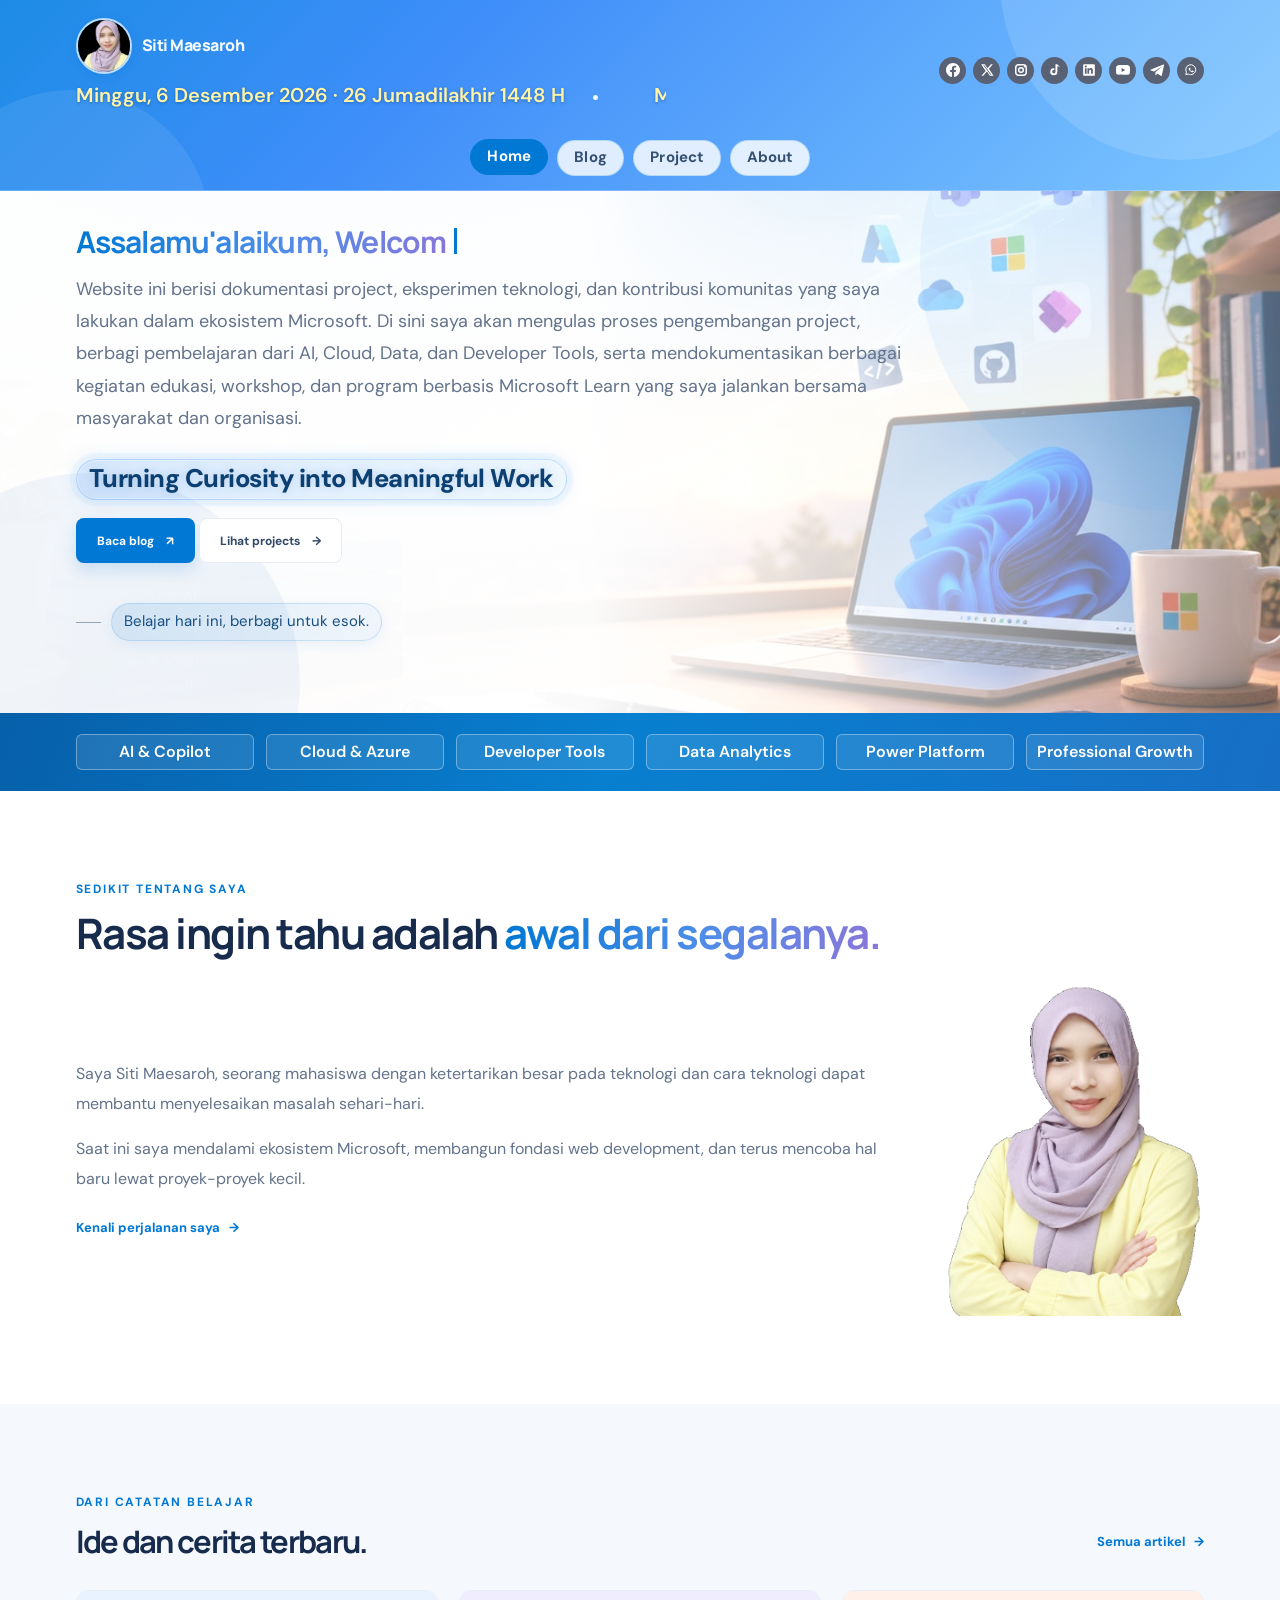
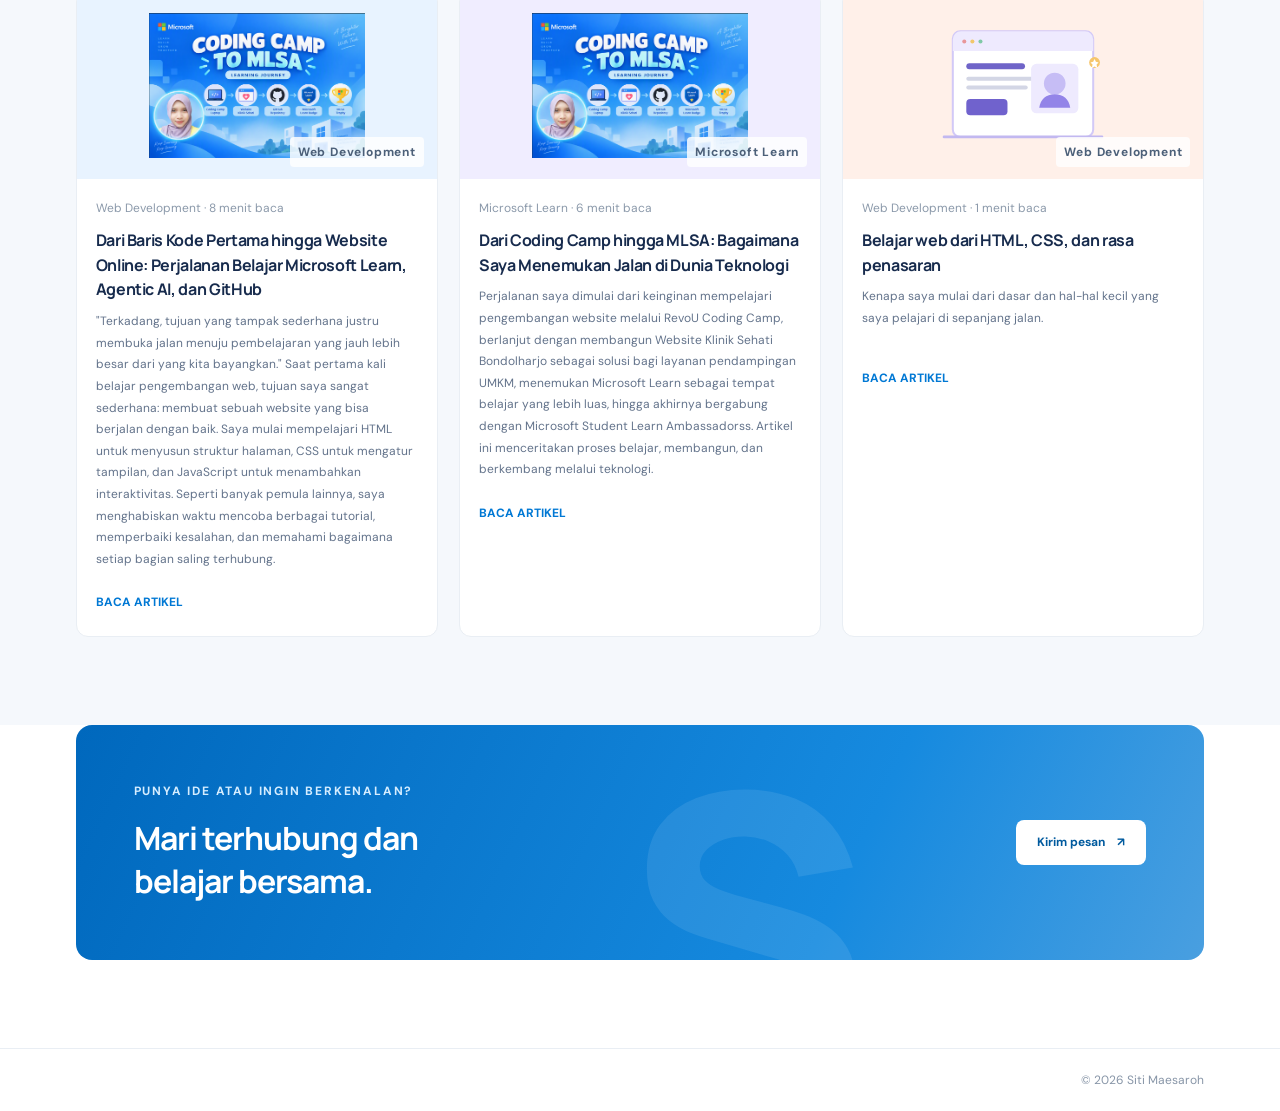
==== commit d45dd543: "Update website dan tambahkan aset artikel" ====
--- a/index.html
+++ b/index.html
@@ -67,14 +67,12 @@
 
     <section class="intro-strip">
       <div class="container intro-strip-inner">
-        <p>MENJELAJAHI HAL BARU DI</p>
-        <svg class="intro-connector" viewBox="0 0 1000 80" preserveAspectRatio="none" aria-hidden="true" focusable="false"><path d="M 155 41 C 270 4, 365 4, 505 40"></path><circle cx="505" cy="40" r="4"></circle></svg>
         <div class="interest-list">
-          <a href="https://www.microsoft.com/microsoft-365/copilot-learning-center?wt.mc_id=studentamb_658299" target="_blank" rel="noopener noreferrer">AI &amp; Copilot</a><i></i>
-          <a href="https://azure.microsoft.com/?wt.mc_id=studentamb_658299" target="_blank" rel="noopener noreferrer">Cloud &amp; Azure</a><i></i>
-          <a href="https://developer.microsoft.com/?wt.mc_id=studentamb_658299" target="_blank" rel="noopener noreferrer">Developer Tools</a><i></i>
-          <a href="https://learn.microsoft.com/fabric?wt.mc_id=studentamb_658299" target="_blank" rel="noopener noreferrer">Data Analytics</a><i></i>
-          <a href="https://learn.microsoft.com/power-automate?wt.mc_id=studentamb_658299" target="_blank" rel="noopener noreferrer">Power Platform</a><i></i>
+          <a href="https://www.microsoft.com/microsoft-365/copilot-learning-center?wt.mc_id=studentamb_658299" target="_blank" rel="noopener noreferrer">AI &amp; Copilot</a>
+          <a href="https://azure.microsoft.com/?wt.mc_id=studentamb_658299" target="_blank" rel="noopener noreferrer">Cloud &amp; Azure</a>
+          <a href="https://developer.microsoft.com/?wt.mc_id=studentamb_658299" target="_blank" rel="noopener noreferrer">Developer Tools</a>
+          <a href="https://learn.microsoft.com/fabric?wt.mc_id=studentamb_658299" target="_blank" rel="noopener noreferrer">Data Analytics</a>
+          <a href="https://learn.microsoft.com/power-automate?wt.mc_id=studentamb_658299" target="_blank" rel="noopener noreferrer">Power Platform</a>
           <a href="https://learn.microsoft.com/?wt.mc_id=studentamb_658299" target="_blank" rel="noopener noreferrer">Professional Growth</a>
         </div>
       </div>
--- a/assets/css/styles.css
+++ b/assets/css/styles.css
@@ -67,7 +67,7 @@
 .hero-section::before, .hero-section::after { position: absolute; content: ""; border-radius: 50%; pointer-events: none; }
 .hero-section::before { width: 500px; height: 500px; right: -140px; top: -180px; background: rgba(76, 162, 255, .08); }
 .hero-section::after { width: 420px; height: 420px; left: -120px; bottom: -180px; background: rgba(91, 141, 204, .08); }
-.hero-grid { position: relative; display: grid; grid-template-columns: 1.08fr .92fr; align-items: center; gap: 28px; }
+.hero-grid { position: relative; display: grid; grid-template-columns: minmax(0, 3fr) minmax(0, 1fr); align-items: center; gap: 28px; }
 .hero-copy { position: relative; z-index: 1; }
 .date-ticker { width: min(100%, 590px); overflow: hidden; margin: 8px 0 14px; color: #58708d; font-size: 14px; font-weight: 300; }
 .date-ticker-track { display: flex; width: max-content; align-items: center; animation: date-ticker-scroll 32s linear infinite; }
@@ -82,18 +82,18 @@
 .site-nav a:focus-visible { outline: 2px solid #ffffff; outline-offset: 3px; }
 h1, h2, h3, p { margin-top: 0; }
 h1, h2, h3 { font-family: var(--heading); }
-.hero-copy h1 { width: max-content; max-width: min(1000px, calc(100vw - 100px)); margin-bottom: 14px; font-size: clamp(34px, 3vw, 56px); line-height: 1.12; letter-spacing: -.8px; }
-.hero-copy .hero-typewriter { min-height: 2.7em; line-height: 1.12; }
-.hero-title-shift { margin-left: 24px; }
+.hero-copy h1 { width: 100%; max-width: none; margin-bottom: 14px; font-size: clamp(20px, 2.5vw, 30px); line-height: 1.12; letter-spacing: -.8px; white-space: nowrap; }
+.hero-copy .hero-typewriter { min-height: 1.12em; line-height: 1.12; }
+.hero-title-shift { margin-left: 0; }
 .typewriter-text { white-space: pre-line; }
 .hero-line { display: block; }
 .typewriter-text::after { display: inline-block; width: 3px; height: .85em; margin-left: 8px; background: var(--blue); content: ""; vertical-align: -.02em; animation: caret-blink .8s steps(2, start) infinite; }
 @keyframes caret-blink { to { visibility: hidden; } }
 
 .text-gradient { color: var(--blue); background: linear-gradient(100deg, #0078d4 2%, #4d8de8 52%, #8b76d9 100%); -webkit-background-clip: text; background-clip: text; -webkit-text-fill-color: transparent; }
-.hero-description { width: max-content; max-width: calc(100vw - 4cm); margin-bottom: 18px; color: var(--muted); font-size: clamp(24px, 2.2vw, 36px); line-height: 1.2; }
+.hero-description { width: 100%; max-width: 100%; margin-bottom: 18px; color: var(--muted); font-size: clamp(20px, 2vw, 28px); line-height: 1.2; }
 .hero-description .hero-impact { display: inline-block; padding: 0.18em 0.48em; color: #0d4072; font-weight: 800; letter-spacing: -.02em; white-space: nowrap; background: linear-gradient(135deg, rgba(34, 134, 255, .18), rgba(125, 199, 255, .12)); border: 1px solid rgba(34, 134, 255, .22); border-radius: 0.8em; box-shadow: inset 0 0 0 1px rgba(255,255,255,.25), 0 0 18px rgba(63, 150, 255, .18), 0 0 0 6px rgba(63, 150, 255, .05); text-shadow: 0 0 10px rgba(62, 124, 181, .24); animation: impactPulse 2.4s ease-in-out infinite alternate, impactBlink 1.1s step-end infinite; }
-.hero-extra { max-width: 630px; margin: 0 0 24px; color: var(--muted); font-size: 18px; line-height: 1.8; }
+.hero-extra { max-width: none; margin: 0 0 24px; color: var(--muted); font-size: 18px; line-height: 1.8; }
 @keyframes impactPulse { 0% { transform: scale(0.98); filter: brightness(0.98); } 50% { transform: scale(1.04); filter: brightness(1.08); } 100% { transform: scale(1.02); filter: brightness(1.02); } }
 @keyframes impactBlink { 0%, 45% { box-shadow: inset 0 0 0 1px rgba(255,255,255,.25), 0 0 18px rgba(63, 150, 255, .18), 0 0 0 6px rgba(63, 150, 255, .05); } 50%, 100% { box-shadow: inset 0 0 0 1px rgba(255,255,255,.4), 0 0 28px rgba(63, 150, 255, .24), 0 0 0 10px rgba(63, 150, 255, .08); } }
 .button { display: inline-flex; min-height: 45px; align-items: center; justify-content: center; gap: 12px; padding: 0 20px; border: 1px solid transparent; border-radius: 8px; font-size: 12px; font-weight: 700; transition: background .2s ease, transform .2s ease, border-color .2s ease; }
@@ -118,20 +118,20 @@
 .orbit-one { width: 385px; height: 385px; }
 .orbit-two { width: 310px; height: 310px; border-style: dashed; border-color: #e2edf9; }
 .intro-strip { position: relative; overflow-x: auto; overflow-y: hidden; padding: 21px 0; color: #ffffff; background: linear-gradient(112deg, #075fa9 0%, #087fd0 48%, #176fc4 100%); }
-.intro-strip::before, .intro-strip::after { position: absolute; content: ""; border: 1px solid rgba(203, 232, 255, .16); border-radius: 50%; pointer-events: none; }
-.intro-strip::before { width: 480px; height: 480px; top: -370px; left: 16%; box-shadow: 0 0 0 28px rgba(198, 229, 255, .035), 0 0 0 72px rgba(198, 229, 255, .025); animation: intro-glow 8s ease-in-out infinite; }
-.intro-strip::after { width: 360px; height: 360px; right: 7%; bottom: -310px; box-shadow: 0 0 0 30px rgba(198, 229, 255, .035), 0 0 0 76px rgba(198, 229, 255, .025); animation: intro-glow 10s ease-in-out infinite reverse; }
-.intro-strip-inner { position: relative; display: flex; width: max-content; align-items: center; justify-content: space-between; gap: 24px; min-height: 25px; }
-.intro-strip-inner > p { position: relative; z-index: 1; flex: 0 0 auto; margin: 0; color: rgba(255,255,255,.88); font-size: 13px; font-weight: 700; letter-spacing: 1.1px; white-space: nowrap; }
-.interest-list { position: relative; z-index: 1; display: flex; flex: 0 0 auto; flex-wrap: nowrap; align-items: center; justify-content: flex-end; gap: 8px; color: #ffffff; font-size: 16px; font-weight: 600; white-space: nowrap; }
-.interest-list a { color: inherit; text-decoration: none; transition: color .2s ease, text-decoration-color .2s ease; }
+.intro-strip-inner { position: relative; display: grid; width: calc(100% - 4cm); grid-template-columns: repeat(6, minmax(0, 1fr)); align-items: center; gap: 12px; min-height: 25px; }
+.interest-list { position: relative; z-index: 1; display: contents; color: #ffffff; font-size: 16px; font-weight: 600; }
+.interest-list a { display: inline-flex; min-height: 36px; align-items: center; justify-content: center; padding: 3px 10px; color: inherit; background: rgba(255,255,255,.1); border: 1px solid rgba(255,255,255,.34); border-radius: 6px; text-decoration: none; text-align: center; white-space: nowrap; animation: interest-card-pulse 2.4s ease-in-out infinite; }
+.interest-list a:nth-child(2) { animation-delay: .2s; }
+.interest-list a:nth-child(3) { animation-delay: .4s; }
+.interest-list a:nth-child(4) { animation-delay: .6s; }
+.interest-list a:nth-child(5) { animation-delay: .8s; }
+.interest-list a:nth-child(6) { animation-delay: 1s; }
 .interest-list a:hover { color: #d7efff; text-decoration: underline; text-underline-offset: 3px; }
 .interest-list a:focus-visible { border-radius: 2px; outline: 2px solid #ffffff; outline-offset: 4px; }
-.interest-list i { width: 4px; height: 4px; background: rgba(255,255,255,.72); border-radius: 50%; }
-.intro-connector { position: absolute; z-index: 0; top: 50%; left: 0; width: 100%; height: 80px; overflow: visible; transform: translateY(-50%); pointer-events: none; }
-.intro-connector path { fill: none; stroke: rgba(215, 239, 255, .56); stroke-width: 1.4; }
-.intro-connector circle { fill: #d7efff; }
-@keyframes intro-glow { 0%, 100% { opacity: .62; transform: scale(.98); } 50% { opacity: 1; transform: scale(1.035); } }
+@keyframes interest-card-pulse { 0%, 100% { opacity: .62; transform: scale(.96); box-shadow: 0 0 0 rgba(255,255,255,0); } 50% { opacity: 1; transform: scale(1.06); box-shadow: 0 0 14px rgba(255,255,255,.42); } }
+@media (prefers-reduced-motion: reduce) {
+  .interest-list a { animation: none; }
+}
 
 /* Bagian isi dan kartu */
 .section { padding: 88px 0; }
@@ -273,6 +273,9 @@
 .field-grid.two-up { display: grid; grid-template-columns: repeat(2, minmax(0, 1fr)); gap: 18px; }
 .field-group { display: flex; flex-direction: column; gap: 8px; }
 .field-group label { color: #465971; font-size: 12px; font-weight: 700; letter-spacing: .5px; text-transform: uppercase; }
+.article-content-heading { display: flex; flex-wrap: wrap; align-items: center; gap: 8px 14px; }
+.article-editor-indicators { display: flex; flex-wrap: wrap; gap: 6px; }
+.article-editor-indicator { padding: 4px 9px; color: #245782; background: #eaf4ff; border: 1px solid #cfe3f8; border-radius: 999px; font-size: 11px; font-weight: 700; letter-spacing: 0; line-height: 1.4; text-transform: none; }
 .field-group input, .field-group textarea { width: 100%; padding: 13px 14px; color: var(--ink); background: var(--white); border: 1px solid #dfe8f2; border-radius: 10px; outline: 0; font-family: var(--body); font-size: 12px; }
 .field-group input:focus, .field-group textarea:focus { border-color: #79b4ed; box-shadow: 0 0 0 3px rgba(0, 120, 212, .08); }
 .field-group textarea { min-height: 120px; resize: vertical; }
@@ -378,7 +381,7 @@
 @media (max-width: 850px) {
   .main-nav { gap: 21px; }
   .hero-section { padding: 65px 0 72px; }
-  .hero-copy h1 { font-size: 20px; }
+  .hero-copy h1 { font-size: clamp(13px, 2.35vw, 20px); }
   .hero-visual { min-height: 340px; }
   .orbit-one { width: 320px; height: 320px; }
   .orbit-two { width: 260px; height: 260px; }
@@ -411,7 +414,7 @@
   .nav-contact { align-self: flex-start; margin-top: 12px; }
   .hero-section { padding: 54px 0 51px; }
   .hero-grid { grid-template-columns: 1fr; gap: 16px; }
-  .hero-copy h1 { max-width: calc(100vw - 36px); margin-bottom: 14px; font-size: clamp(16px, 5vw, 20px); letter-spacing: -.6px; }
+  .hero-copy h1 { max-width: none; margin-bottom: 14px; font-size: clamp(11px, 3.7vw, 14px); letter-spacing: -.6px; }
   .hero-description { width: auto; max-width: 100%; font-size: 20px; }
   .hero-description .hero-impact { white-space: normal; }
   .hero-note { margin-top: 26px; }
@@ -423,9 +426,9 @@
   .learning-card { top: 14%; right: 1px; }
   .location-card { bottom: 9%; left: 2px; }
   .intro-strip { padding: 18px 0; }
-  .intro-strip-inner { align-items: center; flex-direction: row; gap: 12px; }
-  .intro-connector { display: none; }
-  .interest-list { justify-content: flex-start; gap: 8px; font-size: 16px; }
+  .intro-strip-inner { width: min(100% - 36px, 480px); grid-template-columns: repeat(3, minmax(0, 1fr)); gap: 9px; }
+  .interest-list { font-size: 13px; }
+  .interest-list a { min-height: 38px; padding: 3px 5px; font-size: 12px; white-space: normal; }
   .section { padding: 62px 0; }
   .split-section, .about-story-grid, .journey-layout, .contact-layout { grid-template-columns: 1fr; gap: 27px; }
   .split-section { gap: 16px; }
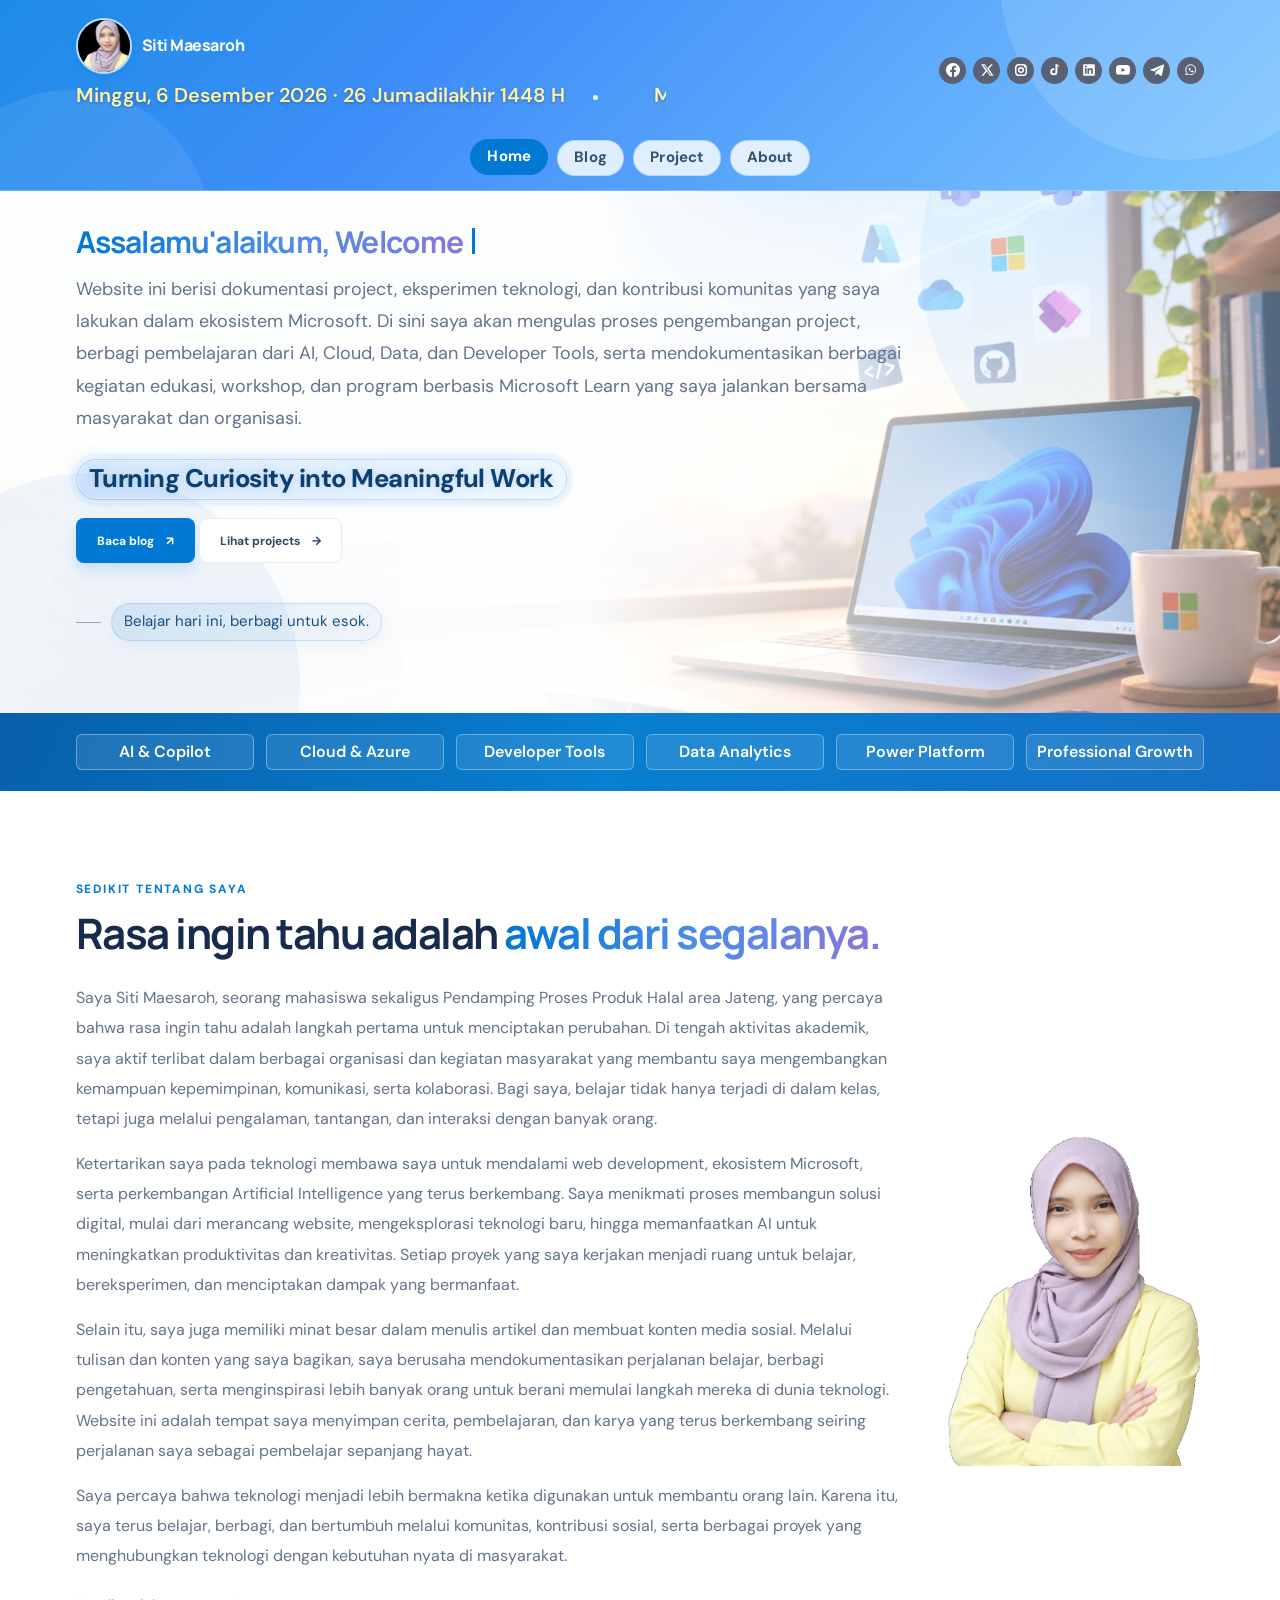
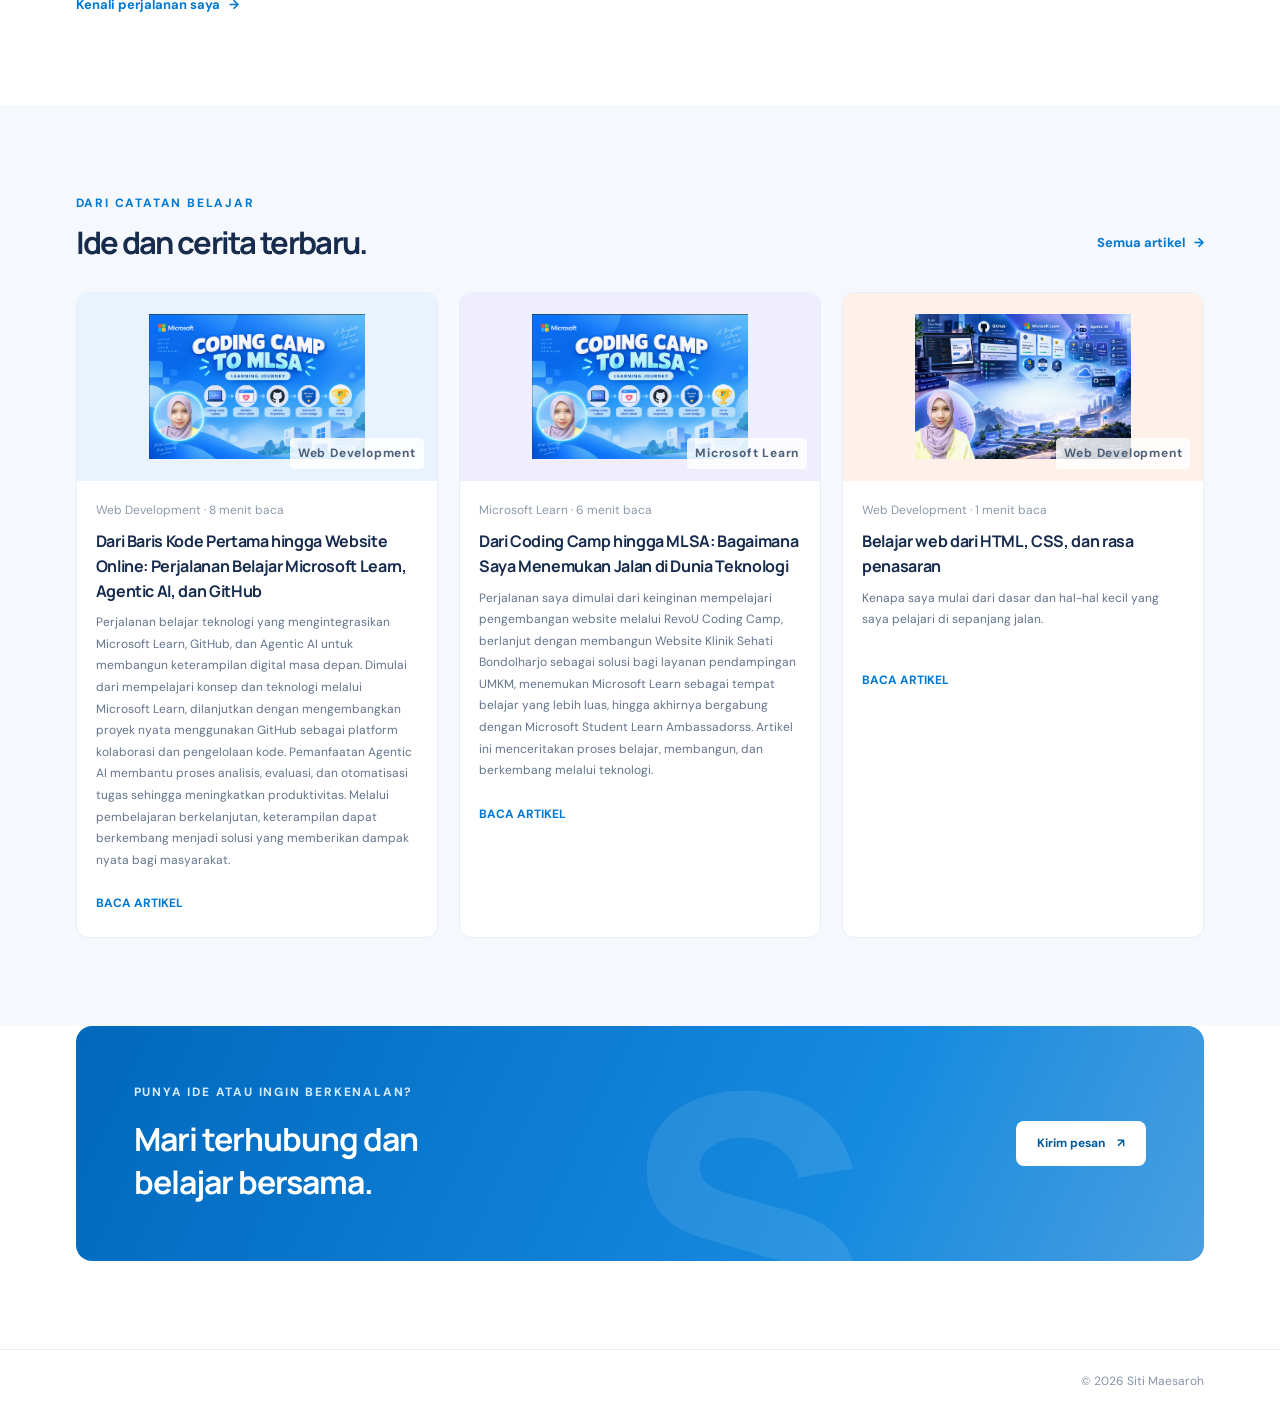
==== commit 506979af: "Update website content, profile section, and article assets" ====
--- a/index.html
+++ b/index.html
@@ -12,6 +12,7 @@
   <script src="assets/js/article-public.js?v=3" defer></script>
   <script src="assets/js/main.js" defer></script>
 </head>
+
 <body>
   <a class="skip-link" href="#main-content">Lewati ke konten utama</a>
   <header class="site-header">
@@ -41,6 +42,7 @@
         </div>
       </div>
     </div>
+
     <nav class="site-nav container" aria-label="Navigasi utama">
       <a href="index.html" aria-current="page">Home</a>
       <a href="blog.html">Blog</a>
@@ -86,8 +88,10 @@
         </div>
         <div class="about-summary">
           <div class="about-summary-copy">
-            <p>Saya Siti Maesaroh, seorang mahasiswa dengan ketertarikan besar pada teknologi dan cara teknologi dapat membantu menyelesaikan masalah sehari-hari.</p>
-            <p>Saat ini saya mendalami ekosistem Microsoft, membangun fondasi web development, dan terus mencoba hal baru lewat proyek-proyek kecil.</p>
+            <p>Saya Siti Maesaroh, seorang mahasiswa sekaligus Pendamping Proses Produk Halal area Jateng, yang percaya bahwa rasa ingin tahu adalah langkah pertama untuk menciptakan perubahan. Di tengah aktivitas akademik, saya aktif terlibat dalam berbagai organisasi dan kegiatan masyarakat yang membantu saya mengembangkan kemampuan kepemimpinan, komunikasi, serta kolaborasi. Bagi saya, belajar tidak hanya terjadi di dalam kelas, tetapi juga melalui pengalaman, tantangan, dan interaksi dengan banyak orang.</p>
+            <p>Ketertarikan saya pada teknologi membawa saya untuk mendalami web development, ekosistem Microsoft, serta perkembangan Artificial Intelligence yang terus berkembang. Saya menikmati proses membangun solusi digital, mulai dari merancang website, mengeksplorasi teknologi baru, hingga memanfaatkan AI untuk meningkatkan produktivitas dan kreativitas. Setiap proyek yang saya kerjakan menjadi ruang untuk belajar, bereksperimen, dan menciptakan dampak yang bermanfaat.</p>
+            <p>Selain itu, saya juga memiliki minat besar dalam menulis artikel dan membuat konten media sosial. Melalui tulisan dan konten yang saya bagikan, saya berusaha mendokumentasikan perjalanan belajar, berbagi pengetahuan, serta menginspirasi lebih banyak orang untuk berani memulai langkah mereka di dunia teknologi. Website ini adalah tempat saya menyimpan cerita, pembelajaran, dan karya yang terus berkembang seiring perjalanan saya sebagai pembelajar sepanjang hayat.</p>
+            <p>Saya percaya bahwa teknologi menjadi lebih bermakna ketika digunakan untuk membantu orang lain. Karena itu, saya terus belajar, berbagi, dan bertumbuh melalui komunitas, kontribusi sosial, serta berbagai proyek yang menghubungkan teknologi dengan kebutuhan nyata di masyarakat.</p>
             <a class="text-link" href="about.html">Kenali perjalanan saya <span aria-hidden="true">→</span></a>
           </div>
           <div class="about-summary-photo"><img src="assets/images/profil.cutout.png" alt="Foto Siti Maesaroh"></div>
@@ -107,11 +111,11 @@
             <div class="article-content"><p class="article-meta">Microsoft Learn <span>·</span> 5 menit baca</p><h3><a href="blog.html">Memulai perjalanan belajar di Microsoft Learn</a></h3><p>Catatan awal saya mengenal berbagai modul, jalur belajar, dan teknologi di Microsoft Learn.</p><a class="card-link" href="blog.html">Baca artikel <span aria-hidden="true">↗</span></a></div>
           </article>
           <article class="article-card" data-article-id="web-development">
-            <a class="article-visual visual-lilac" href="blog.html"><img src="assets/images/project-web.svg" alt="" aria-hidden="true"><span class="visual-label">WEB DEVELOPMENT</span></a>
+            <a class="article-visual visual-lilac" href="blog.html"><img src="assets/images/kartu.artikel.2.png" alt="" aria-hidden="true"><span class="visual-label">WEB DEVELOPMENT</span></a>
             <div class="article-content"><p class="article-meta">Web Development <span>·</span> 4 menit baca</p><h3><a href="blog.html">Belajar web dari HTML, CSS, dan rasa penasaran</a></h3><p>Kenapa saya mulai dari dasar dan hal-hal kecil yang saya pelajari di sepanjang jalan.</p><a class="card-link" href="blog.html">Baca artikel <span aria-hidden="true">↗</span></a></div>
           </article>
           <article class="article-card" data-article-id="ai-ketahui">
-            <a class="article-visual visual-peach" href="blog.html"><img src="assets/images/project-ai.svg" alt="" aria-hidden="true"><span class="visual-label">ARTIFICIAL INTELLIGENCE</span></a>
+            <a class="article-visual visual-peach" href="blog.html"><img src="assets/images/agentic.ai.png" alt="" aria-hidden="true"><span class="visual-label">ARTIFICIAL INTELLIGENCE</span></a>
             <div class="article-content"><p class="article-meta">AI &amp; Cloud <span>·</span> 6 menit baca</p><h3><a href="blog.html">Mengenal AI: belajar memahami, bukan sekadar memakai</a></h3><p>Eksplorasi pertama saya tentang AI dan bagaimana teknologi ini bisa digunakan dengan bijak.</p><a class="card-link" href="blog.html">Baca artikel <span aria-hidden="true">↗</span></a></div>
           </article>
         </div>
